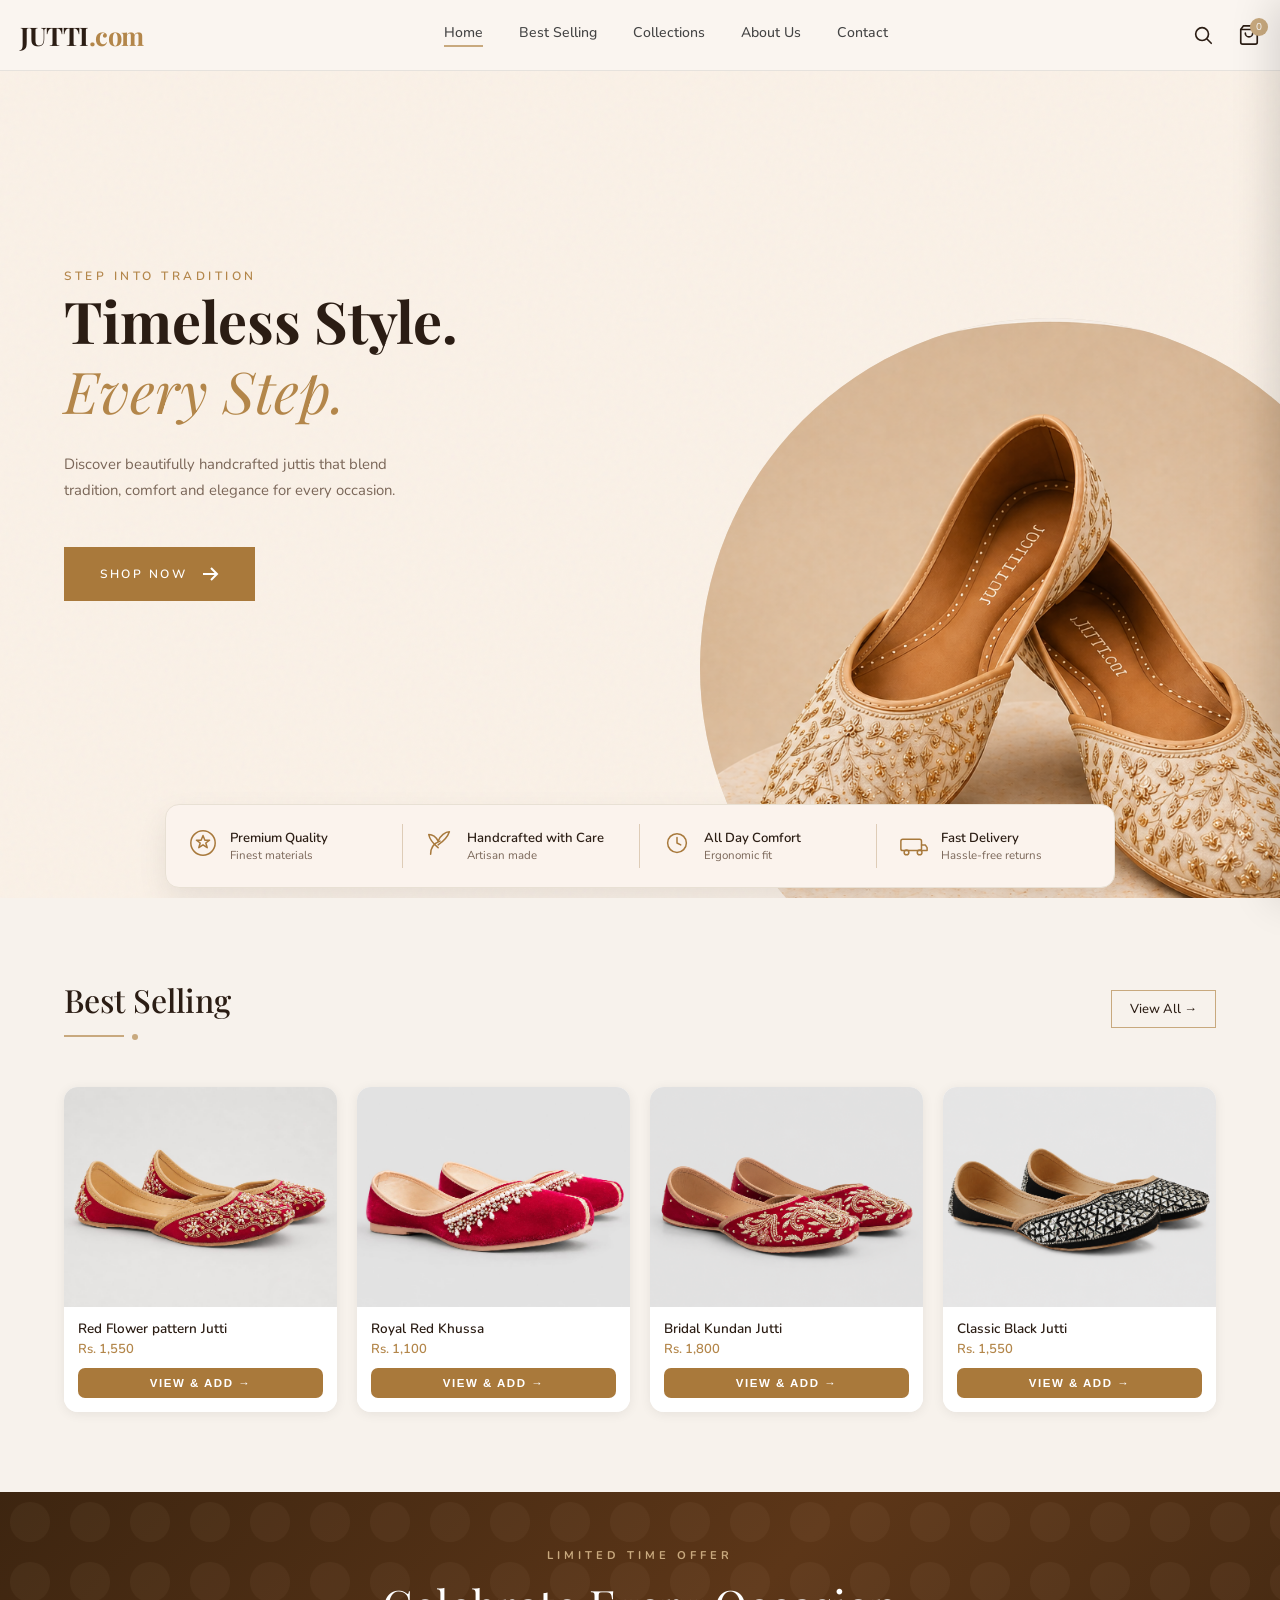
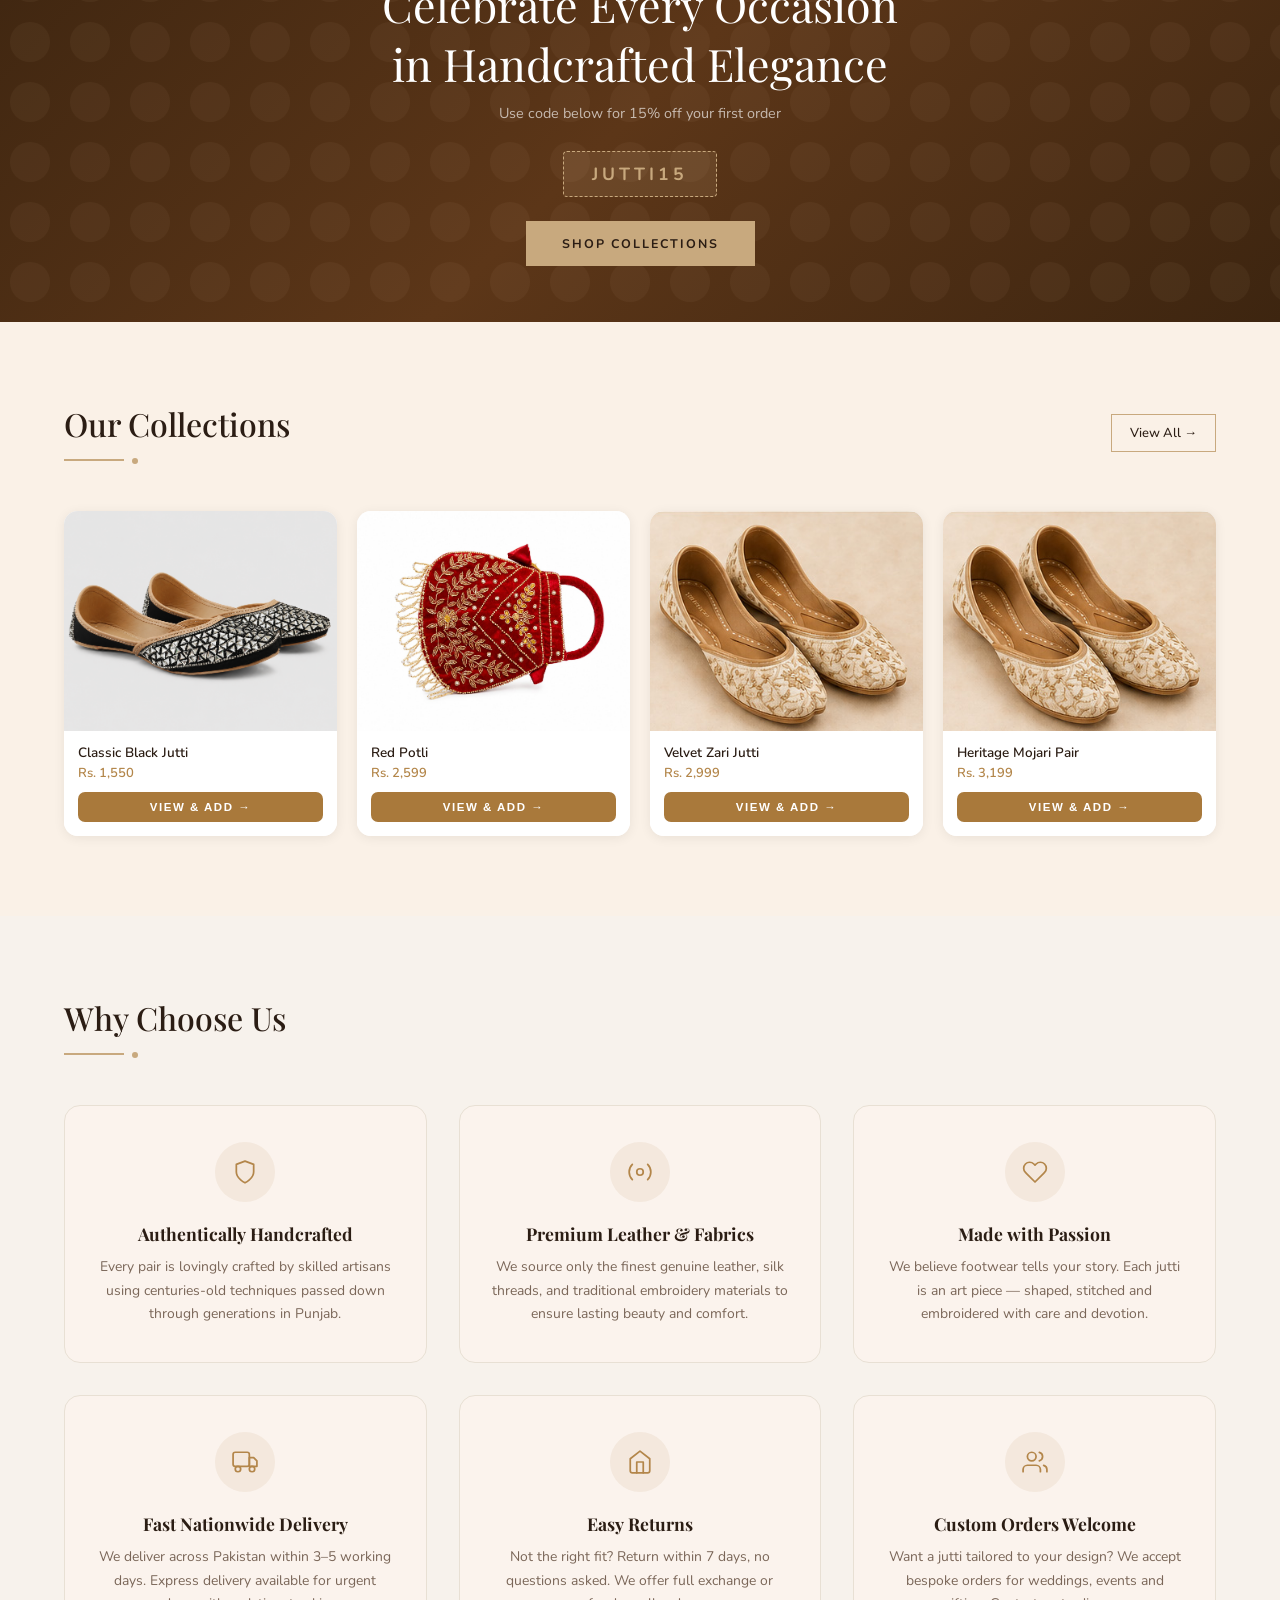
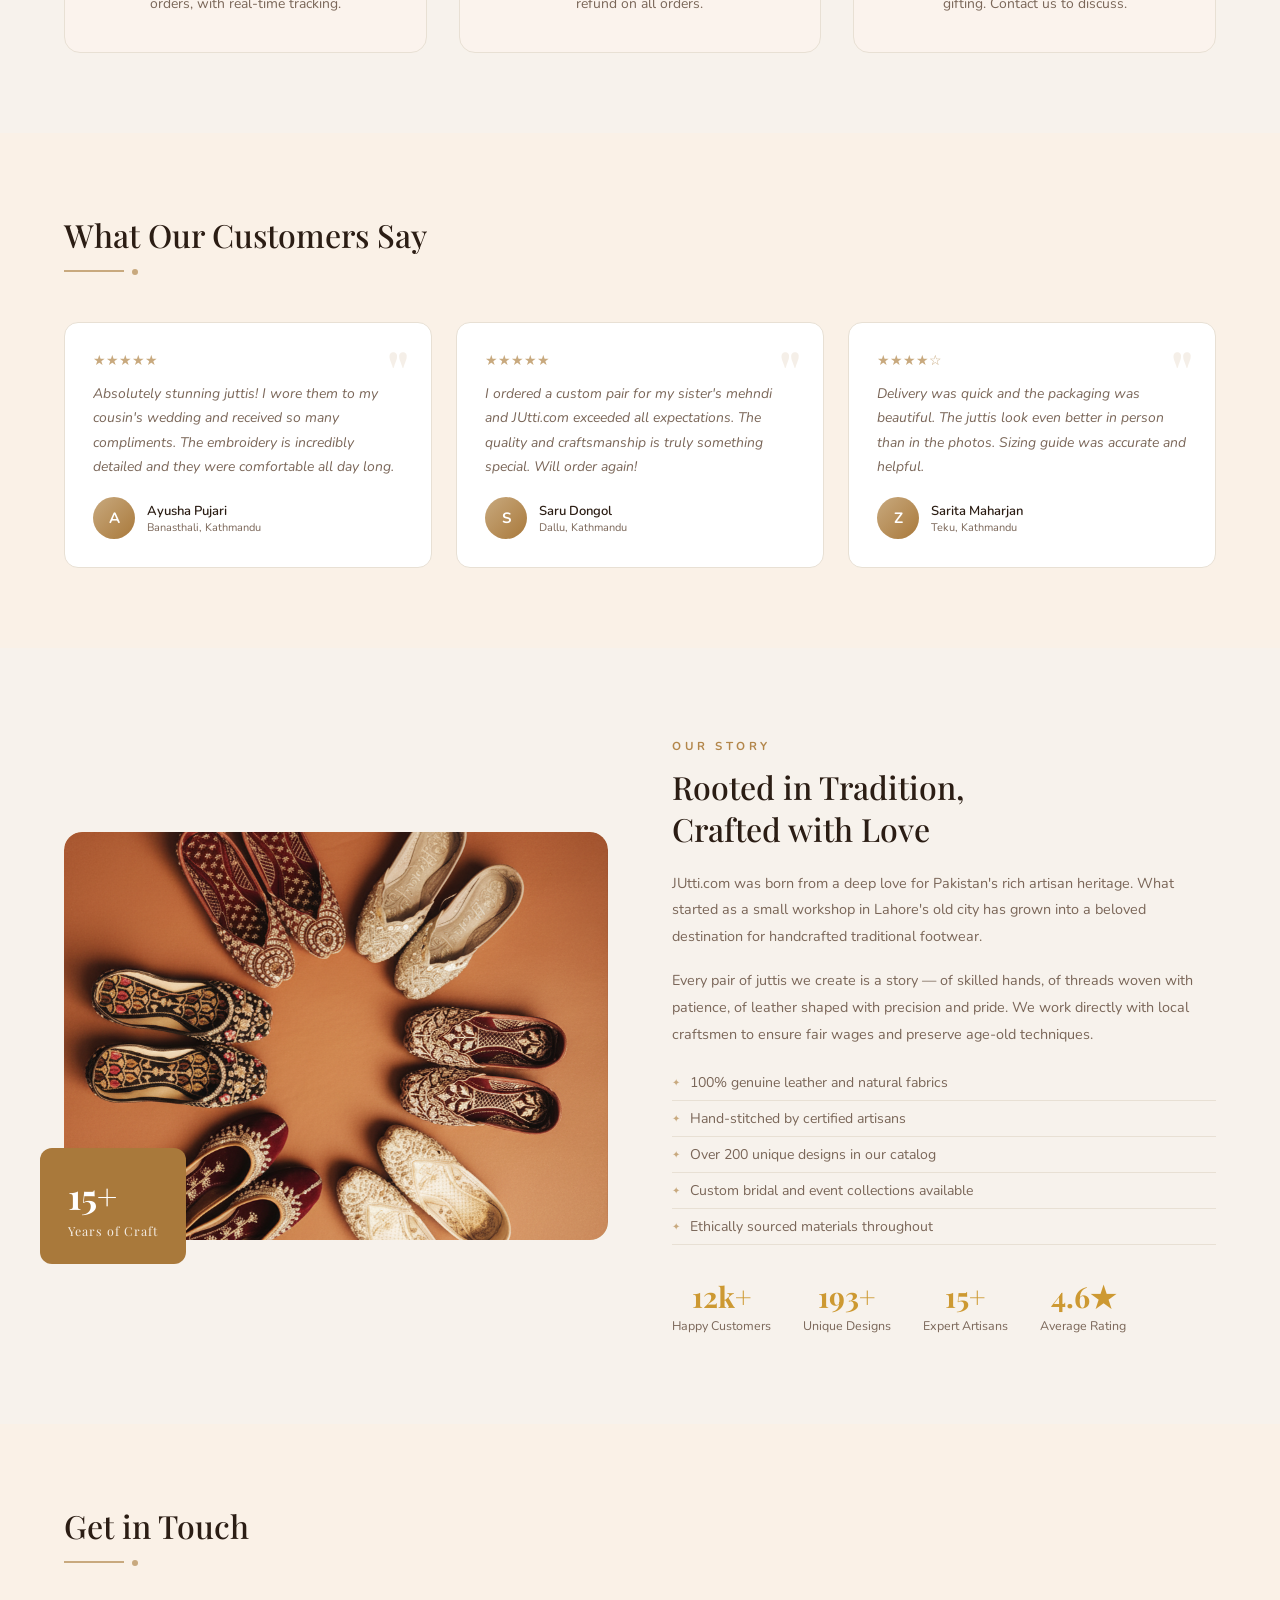
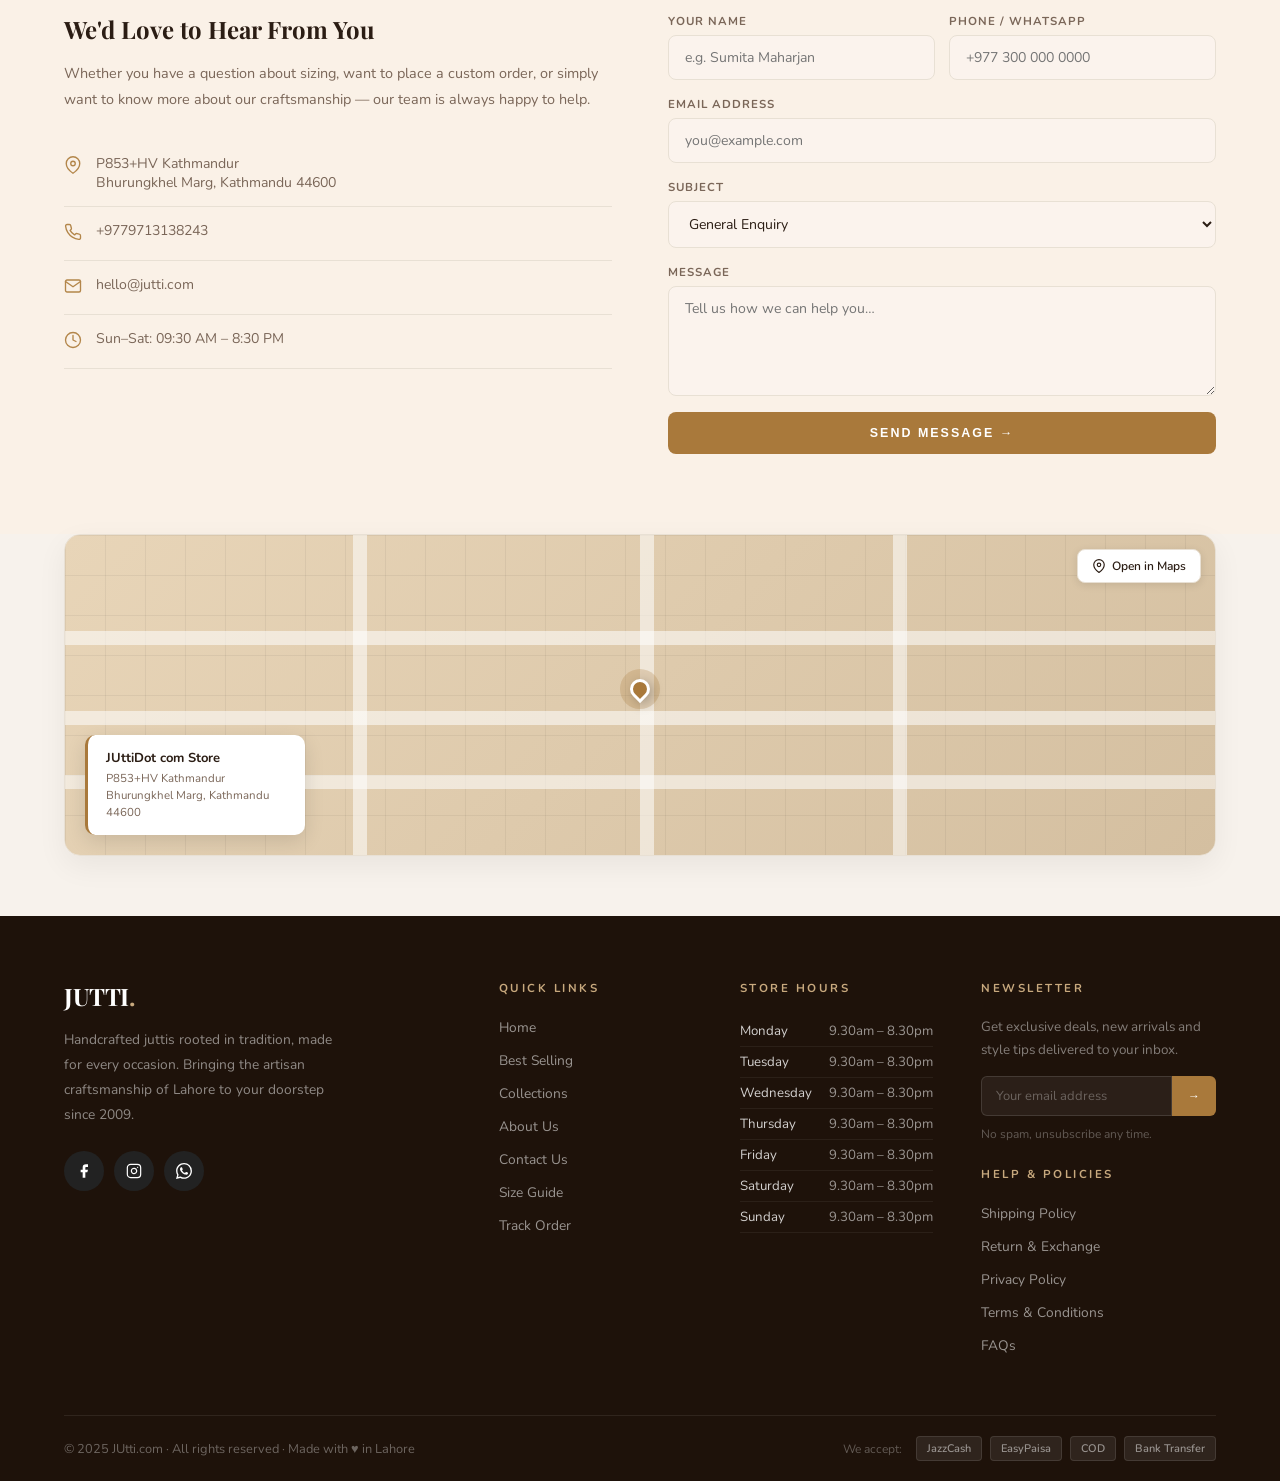
==== index.html @ 1f2a41eb "first commit" ====
<!DOCTYPE html>
<html lang="en">
<head>
  <meta charset="UTF-8">
  <meta name="viewport" content="width=device-width, initial-scale=1.0">
  <title>JuttiDot com – Handcrafted Traditional Footwear</title>
  <link href="https://fonts.googleapis.com/css2?family=Playfair+Display:ital,wght@0,400;0,500;0,700;1,400&family=Nunito:wght@300;400;500;600&display=swap" rel="stylesheet">
  <link rel="stylesheet" href="css/style.css">
</head>
<body>

<!-- ══════════════════════════════════════
     SEARCH OVERLAY
══════════════════════════════════════ -->
<div class="search-overlay" id="search-overlay">
  <button class="search-close-btn" onclick="closeSearch()">✕</button>
  <div class="search-box">
    <div class="search-input-wrap">
      <input type="text" id="search-input" placeholder="Search for juttis, styles, occasions…" autocomplete="off">
      <button class="search-submit" onclick="doSearch()">Search</button>
    </div>
    <div class="search-results" id="search-results-label">Try: embroidered, wedding, mojari, punjabi…</div>
    <div class="search-tags" id="search-tags">
      <span class="search-tag" onclick="fillSearch('Embroidered Jutti')">Embroidered</span>
      <span class="search-tag" onclick="fillSearch('Wedding Jutti')">Wedding</span>
      <span class="search-tag" onclick="fillSearch('Mojari')">Mojari</span>
      <span class="search-tag" onclick="fillSearch('Punjabi Jutti')">Punjabi Style</span>
      <span class="search-tag" onclick="fillSearch('Golden Jutti')">Golden</span>
      <span class="search-tag" onclick="fillSearch('Casual Jutti')">Casual</span>
    </div>
    <div class="search-results-list" id="search-results-list"></div>
  </div>
</div>

<!-- ══════════════════════════════════════
     NAVBAR
══════════════════════════════════════ -->
<header class="navbar" id="navbar">
  <div class="nav-left">
    <a class="logo-text" href="#hero">JUTTI<span>.com</span></a>
  </div>

  <nav class="nav-center" id="nav-menu">
    <a href="#hero" class="nav-link active">Home</a>
    <a href="#best-selling" class="nav-link">Best Selling</a>
    <a href="collection.html" class="nav-link">Collections</a>
    <a href="#about" class="nav-link">About Us</a>
    <a href="#contact" class="nav-link">Contact</a>
  </nav>

  <div class="nav-right">
    <button class="icon-btn" onclick="openSearch()" title="Search">
      <svg fill="none" stroke="currentColor" stroke-width="1.8" viewBox="0 0 24 24"
        stroke-linecap="round" stroke-linejoin="round" width="22" height="22">
        <circle cx="11" cy="11" r="7"/><line x1="21" y1="21" x2="16.65" y2="16.65"/>
      </svg>
    </button>
    <div class="cart" id="cart-trigger" onclick="toggleCart()">
      <div class="cart-icon-wrap">
        <svg fill="none" stroke="currentColor" stroke-width="1.8" viewBox="0 0 24 24"
          stroke-linecap="round" stroke-linejoin="round" width="22" height="22">
          <path d="M6 2 3 6v14a2 2 0 0 0 2 2h14a2 2 0 0 0 2-2V6l-3-4z"/>
          <line x1="3" y1="6" x2="21" y2="6"/>
          <path d="M16 10a4 4 0 0 1-8 0"/>
        </svg>
        <span class="badge" id="cart-badge">0</span>
      </div>
      
    </div>
    <button class="menu-toggle" id="menu-toggle" aria-label="Toggle navigation menu" aria-expanded="false" aria-controls="nav-menu">
      <span></span><span></span><span></span>
    </button>
  </div>
</header>

<!-- ══════════════════════════════════════
     HERO
══════════════════════════════════════ -->
<section class="hero" id="hero">
  <div class="hero-content">
    <p class="eyebrow">Step Into Tradition</p>
    <h1 class="hero-title">Timeless Style.</h1>
    <span class="hero-title-accent">Every Step.</span>
    <p class="hero-desc">
      Discover beautifully handcrafted juttis that blend tradition,
      comfort and elegance for every occasion.
    </p>
    <a href="collection.html" class="cta-btn">
      Shop Now
      <svg class="cta-arrow" viewBox="0 0 18 18">
        <line x1="2" y1="9" x2="16" y2="9"/>
        <polyline points="10,3 16,9 10,15"/>
      </svg>
    </a>
  </div>

  <div class="hero-visual">
    <div class="circle-bg">
      <img src="image/shoe.png" alt="Handcrafted embroidered Jutti" class="hero-shoe-img"
        onerror="this.style.display='none'"/>
    </div>
  </div>

  <div class="trust-bar">
    <div class="trust-item">
      <span class="trust-icon">
        <svg width="30" height="30" fill="none" stroke="currentColor" stroke-width="1.6" viewBox="0 0 32 32" stroke-linecap="round" stroke-linejoin="round">
          <circle cx="16" cy="16" r="13"/><path d="M16 8l2 5h5l-4 3 1.5 5L16 18l-4.5 3 1.5-5-4-3h5z"/>
        </svg>
      </span>
      <div class="trust-label">Premium Quality<span>Finest materials</span></div>
    </div>
    <div class="trust-item">
      <span class="trust-icon">
        <svg width="30" height="30" fill="none" stroke="currentColor" stroke-width="1.6" viewBox="0 0 32 32" stroke-linecap="round" stroke-linejoin="round">
          <path d="M6 28c0-7 4-12 10-14"/>
          <path d="M14 14c2-6 8-10 12-10-2 6-6 10-12 14"/>
          <path d="M14 14c-2-4-6-7-10-7 1 5 4 9 10 14"/>
        </svg>
      </span>
      <div class="trust-label">Handcrafted with Care<span>Artisan made</span></div>
    </div>
    <div class="trust-item">
      <span class="trust-icon">
        <svg width="30" height="30" fill="none" stroke="currentColor" stroke-width="1.6" viewBox="0 0 32 32" stroke-linecap="round" stroke-linejoin="round">
          <path d="M16 6c-5.5 0-10 4.5-10 10s4.5 10 10 10 10-4.5 10-10S21.5 6 16 6z"/>
          <path d="M16 10v6l4 2"/>
        </svg>
      </span>
      <div class="trust-label">All Day Comfort<span>Ergonomic fit</span></div>
    </div>
    <div class="trust-item">
      <span class="trust-icon">
        <svg width="30" height="30" fill="none" stroke="currentColor" stroke-width="1.6" viewBox="0 0 32 32" stroke-linecap="round" stroke-linejoin="round">
          <rect x="2" y="12" width="22" height="12" rx="2"/>
          <path d="M24 18h4l2 3v3h-6"/>
          <circle cx="8" cy="26" r="2.5"/><circle cx="22" cy="26" r="2.5"/>
        </svg>
      </span>
      <div class="trust-label">Fast Delivery<span>Hassle-free returns</span></div>
    </div>
  </div>
</section>

<!-- ══════════════════════════════════════
     BEST SELLING
══════════════════════════════════════ -->
<section class="best-selling section-pad" id="best-selling">
  <div class="container">
    <div class="best-header">
      <h2 class="section-title"><span>Best Selling</span></h2>
      <a href="collection.html" class="view-all">View All →</a>
    </div>

    <div class="collection-grid">

      <!-- Card 0 -->
      <div class="card-wrap" id="card-0" onclick="openModal(0)" style="cursor:pointer;">
        <img src="image/s3.jpeg" alt="Red Flower pattern Jutti"
          data-images='["image/s1.jpeg","image/s3.jpeg","image/s4.jpeg","image/s2.jpeg"]'
          onerror="this.src='image/display.jpg'">
        <div class="card-body">
          <p class="card-name">Red Flower pattern Jutti</p>
          <p class="card-price">Rs. 1,550</p>
          <button class="add-btn" onclick="event.stopPropagation(); openModal(0)">View & Add →</button>
        </div>
      </div>

      <!-- Card 1 -->
      <div class="card-wrap" id="card-1" onclick="openModal(1)" style="cursor:pointer;">
        <img src="image/shoe4.jpeg" alt="Royal Red Khussa"
          data-images='["image/shoe1.jpeg","image/shoe2.jpeg","image/shoe3.jpeg","image/shoe4.jpeg"]'
          onerror="this.src='image/display.jpg'">
        <div class="card-body">
          <p class="card-name">Royal Red Khussa</p>
          <p class="card-price">Rs. 1,100</p>
          <button class="add-btn" onclick="event.stopPropagation(); openModal(1)">View & Add →</button>
        </div>
      </div>

      <!-- Card 2 -->
      <div class="card-wrap" id="card-2" onclick="openModal(2)" style="cursor:pointer;">
        <img src="image/s1.png" alt="Bridal Kundan Jutti"
          data-images='["image/s1.png","image/s3.png","image/s4.png","image/s2.png"]'
          onerror="this.src='image/display.jpg'">
        <div class="card-body">
          <p class="card-name">Bridal Kundan Jutti</p>
          <p class="card-price">Rs. 1,800</p>
          <button class="add-btn" onclick="event.stopPropagation(); openModal(2)">View & Add →</button>
        </div>
      </div>

      <!-- Card 3 -->
      <div class="card-wrap" id="card-3" onclick="openModal(3)" style="cursor:pointer;">
        <img src="image/b2.png" alt="Classic Black Jutti"
          data-images='["image/b1.png","image/b3.png","image/b4.png","image/b2.png"]'
          onerror="this.src='image/display.jpg'">
        <div class="card-body">
          <p class="card-name">Classic Black Jutti</p>
          <p class="card-price">Rs. 1,550</p>
          <button class="add-btn" onclick="event.stopPropagation(); openModal(3)">View & Add →</button>
        </div>
      </div>

    </div>
  </div>
</section>

<!-- ══════════════════════════════════════
     PROMO BANNER
══════════════════════════════════════ -->
<div class="promo-banner">
  <div class="promo-inner">
    <p class="promo-label">Limited Time Offer</p>
    <h2 class="promo-title">Celebrate Every Occasion<br>in Handcrafted Elegance</h2>
    <p class="promo-sub">Use code below for 15% off your first order</p>
    <div class="promo-code">JUTTI15</div><br>
    <a href="collection.html" class="promo-btn">Shop Collections</a>
  </div>
</div>

<!-- ══════════════════════════════════════
     COLLECTIONS
══════════════════════════════════════ -->
<section class="collections section-pad" id="collections">
  <div class="container">
    <div class="collections-header">
      <h2 class="section-title"><span>Our Collections</span></h2>
      <a href="collection.html" class="view-all">View All →</a>
    </div>

    <div class="collection-grid">

      <!-- Card 4 -->
      <div class="card-wrap" id="card-4" onclick="openModal(4)" style="cursor:pointer;">
        <img src="image/b2.png" alt="Classic Black Jutti"
          data-images='["image/b2.png","image/b4.png","image/b1.png","image/b3.png"]'
          onerror="this.src='image/display.jpg'">
        <div class="card-body">
          <p class="card-name">Classic Black Jutti</p>
          <p class="card-price">Rs. 1,550</p>
          <button class="add-btn" onclick="event.stopPropagation(); openModal(4)">View & Add →</button>
        </div>
      </div>

      <!-- Card 5 -->
      <div class="card-wrap" id="card-5" onclick="openModal(5)" style="cursor:pointer;">
        <img src="image/rbg1.jpg" alt="Red Potli "
          data-images='["image/rbg1.jpg","image/rbg2.jpg"]'
          onerror="this.src='image/display.jpg'">
        <div class="card-body">
          <p class="card-name">Red Potli</p>
          <p class="card-price">Rs. 2,599</p>
          <button class="add-btn" onclick="event.stopPropagation(); openModal(5)">View & Add →</button>
        </div>
      </div>

      <!-- Card 6 -->
      <div class="card-wrap" id="card-6" onclick="openModal(6)" style="cursor:pointer;">
        <img src="image/p6-front.jpg" alt="Velvet Zari Jutti"
          data-images='["image/p6-front.jpg","image/p6-side.jpg","image/p6-back.jpg","image/p6-detail.jpg"]'
          onerror="this.src='image/display.jpg'">
        <div class="card-body">
          <p class="card-name">Velvet Zari Jutti</p>
          <p class="card-price">Rs. 2,999</p>
          <button class="add-btn" onclick="event.stopPropagation(); openModal(6)">View & Add →</button>
        </div>
      </div>

      <!-- Card 7 -->
      <div class="card-wrap" id="card-7" onclick="openModal(7)" style="cursor:pointer;">
        <img src="image/p7-front.jpg" alt="Heritage Mojari Pair"
          data-images='["image/p7-front.jpg","image/p7-side.jpg","image/p7-back.jpg","image/p7-detail.jpg"]'
          onerror="this.src='image/display.jpg'">
        <div class="card-body">
          <p class="card-name">Heritage Mojari Pair</p>
          <p class="card-price">Rs. 3,199</p>
          <button class="add-btn" onclick="event.stopPropagation(); openModal(7)">View & Add →</button>
        </div>
      </div>

    </div>
  </div>
</section>

<!-- ══════════════════════════════════════
     WHY CHOOSE US
══════════════════════════════════════ -->
<section class="why-us section-pad">
  <div class="container">
    <div class="section-header">
      <h2 class="section-title">Why Choose Us</h2>
    </div>
    <div class="why-grid">
      <div class="why-card">
        <div class="why-icon">
          <svg width="26" height="26" fill="none" stroke="currentColor" stroke-width="1.6" viewBox="0 0 24 24" stroke-linecap="round" stroke-linejoin="round">
            <path d="M12 22s8-4 8-10V5l-8-3-8 3v7c0 6 8 10 8 10z"/>
          </svg>
        </div>
        <h3>Authentically Handcrafted</h3>
        <p>Every pair is lovingly crafted by skilled artisans using centuries-old techniques passed down through generations in Punjab.</p>
      </div>
      <div class="why-card">
        <div class="why-icon">
          <svg width="26" height="26" fill="none" stroke="currentColor" stroke-width="1.6" viewBox="0 0 24 24" stroke-linecap="round" stroke-linejoin="round">
            <circle cx="12" cy="12" r="3"/><path d="M19.07 4.93a10 10 0 0 1 0 14.14M4.93 4.93a10 10 0 0 0 0 14.14"/>
          </svg>
        </div>
        <h3>Premium Leather & Fabrics</h3>
        <p>We source only the finest genuine leather, silk threads, and traditional embroidery materials to ensure lasting beauty and comfort.</p>
      </div>
      <div class="why-card">
        <div class="why-icon">
          <svg width="26" height="26" fill="none" stroke="currentColor" stroke-width="1.6" viewBox="0 0 24 24" stroke-linecap="round" stroke-linejoin="round">
            <path d="M20.84 4.61a5.5 5.5 0 0 0-7.78 0L12 5.67l-1.06-1.06a5.5 5.5 0 0 0-7.78 7.78l1.06 1.06L12 21.23l7.78-7.78 1.06-1.06a5.5 5.5 0 0 0 0-7.78z"/>
          </svg>
        </div>
        <h3>Made with Passion</h3>
        <p>We believe footwear tells your story. Each jutti is an art piece — shaped, stitched and embroidered with care and devotion.</p>
      </div>
      <div class="why-card">
        <div class="why-icon">
          <svg width="26" height="26" fill="none" stroke="currentColor" stroke-width="1.6" viewBox="0 0 24 24" stroke-linecap="round" stroke-linejoin="round">
            <rect x="1" y="3" width="15" height="13" rx="2"/><path d="M16 8h4l3 3v5h-7V8z"/>
            <circle cx="5.5" cy="18.5" r="2.5"/><circle cx="18.5" cy="18.5" r="2.5"/>
          </svg>
        </div>
        <h3>Fast Nationwide Delivery</h3>
        <p>We deliver across Pakistan within 3–5 working days. Express delivery available for urgent orders, with real-time tracking.</p>
      </div>
      <div class="why-card">
        <div class="why-icon">
          <svg width="26" height="26" fill="none" stroke="currentColor" stroke-width="1.6" viewBox="0 0 24 24" stroke-linecap="round" stroke-linejoin="round">
            <path d="M3 9l9-7 9 7v11a2 2 0 0 1-2 2H5a2 2 0 0 1-2-2z"/>
            <polyline points="9 22 9 12 15 12 15 22"/>
          </svg>
        </div>
        <h3>Easy Returns</h3>
        <p>Not the right fit? Return within 7 days, no questions asked. We offer full exchange or refund on all orders.</p>
      </div>
      <div class="why-card">
        <div class="why-icon">
          <svg width="26" height="26" fill="none" stroke="currentColor" stroke-width="1.6" viewBox="0 0 24 24" stroke-linecap="round" stroke-linejoin="round">
            <path d="M17 21v-2a4 4 0 0 0-4-4H5a4 4 0 0 0-4 4v2"/>
            <circle cx="9" cy="7" r="4"/>
            <path d="M23 21v-2a4 4 0 0 0-3-3.87"/><path d="M16 3.13a4 4 0 0 1 0 7.75"/>
          </svg>
        </div>
        <h3>Custom Orders Welcome</h3>
        <p>Want a jutti tailored to your design? We accept bespoke orders for weddings, events and gifting. Contact us to discuss.</p>
      </div>
    </div>
  </div>
</section>

<!-- ══════════════════════════════════════
     TESTIMONIALS
══════════════════════════════════════ -->
<section class="testimonials section-pad">
  <div class="container">
    <div class="section-header">
      <h2 class="section-title">What Our Customers Say</h2>
    </div>
    <div class="testi-grid">
      <div class="testi-card">
        <div class="quote-mark">"</div>
        <div class="stars">★★★★★</div>
        <p class="testi-text">Absolutely stunning juttis! I wore them to my cousin's wedding and received so many compliments. The embroidery is incredibly detailed and they were comfortable all day long.</p>
        <div class="testi-author">
          <div class="author-avatar">A</div>
          <div>
            <div class="author-name">Ayusha Pujari</div>
            <div class="author-loc">Banasthali, Kathmandu</div>
          </div>
        </div>
      </div>
      <div class="testi-card">
        <div class="quote-mark">"</div>
        <div class="stars">★★★★★</div>
        <p class="testi-text">I ordered a custom pair for my sister's mehndi and JUtti.com exceeded all expectations. The quality and craftsmanship is truly something special. Will order again!</p>
        <div class="testi-author">
          <div class="author-avatar">S</div>
          <div>
            <div class="author-name">Saru Dongol</div>
            <div class="author-loc">Dallu, Kathmandu</div>
          </div>
        </div>
      </div>
      <div class="testi-card">
        <div class="quote-mark">"</div>
        <div class="stars">★★★★☆</div>
        <p class="testi-text">Delivery was quick and the packaging was beautiful. The juttis look even better in person than in the photos. Sizing guide was accurate and helpful.</p>
        <div class="testi-author">
          <div class="author-avatar">Z</div>
          <div>
            <div class="author-name">Sarita Maharjan </div>
            <div class="author-loc">Teku, Kathmandu</div>
          </div>
        </div>
      </div>
    </div>
  </div>
</section>

<!-- ══════════════════════════════════════
     ABOUT US
══════════════════════════════════════ -->
<section class="about section-pad" id="about">
  <div class="container">
    <div class="about-grid">
      <div class="about-img-wrap">
        <div class="about-img-placeholder">
          <img src="image/demo.png" alt="About JUtti.com – Handcrafted Footwear" class="about-img" onerror="this.style.display='none'">
        </div>
        <div class="about-accent-box">
          <span class="num">15+</span>
          <span class="lbl">Years of Craft</span>
        </div>
      </div>
      <div class="about-content">
        <p class="about-eyebrow">Our Story</p>
        <h2 class="about-title">Rooted in Tradition,<br>Crafted with Love</h2>
        <p class="about-desc">JUtti.com was born from a deep love for Pakistan's rich artisan heritage. What started as a small workshop in Lahore's old city has grown into a beloved destination for handcrafted traditional footwear.</p>
        <p class="about-desc">Every pair of juttis we create is a story — of skilled hands, of threads woven with patience, of leather shaped with precision and pride. We work directly with local craftsmen to ensure fair wages and preserve age-old techniques.</p>
        <ul class="about-list">
          <li>100% genuine leather and natural fabrics</li>
          <li>Hand-stitched by certified artisans</li>
          <li>Over 200 unique designs in our catalog</li>
          <li>Custom bridal and event collections available</li>
          <li>Ethically sourced materials throughout</li>
        </ul>
        <div class="about-stats" id="about-stats">
          <div class="astat">
            <div class="astat-num stat-counter" data-target="12" data-suffix="k+" data-duration="1800">0k+</div>
            <div class="astat-lbl">Happy Customers</div>
          </div>
          <div class="astat">
            <div class="astat-num stat-counter" data-target="200" data-suffix="+" data-duration="1600">0+</div>
            <div class="astat-lbl">Unique Designs</div>
          </div>
          <div class="astat">
            <div class="astat-num stat-counter" data-target="15" data-suffix="+" data-duration="1200">0+</div>
            <div class="astat-lbl">Expert Artisans</div>
          </div>
          <div class="astat">
            <div class="astat-num stat-counter" data-target="4.9" data-suffix="★" data-decimal="1" data-duration="1400">0.0★</div>
            <div class="astat-lbl">Average Rating</div>
          </div>
        </div>
      </div>
    </div>
  </div>
</section>

<!-- ══════════════════════════════════════
     CONTACT
══════════════════════════════════════ -->
<section class="contact section-pad" id="contact">
  <div class="container">
    <div class="section-header">
      <h2 class="section-title">Get in Touch</h2>
    </div>
    <div class="contact-grid">
      <div class="contact-info">
        <h3>We'd Love to Hear From You</h3>
        <p>Whether you have a question about sizing, want to place a custom order, or simply want to know more about our craftsmanship — our team is always happy to help.</p>
        <ul class="contact-details">
          <li>
            <span class="contact-icon">
              <svg width="18" height="18" fill="none" stroke="currentColor" stroke-width="1.8" viewBox="0 0 24 24" stroke-linecap="round" stroke-linejoin="round">
                <path d="M21 10c0 7-9 13-9 13S3 17 3 10a9 9 0 0 1 18 0z"/><circle cx="12" cy="10" r="3"/>
              </svg>
            </span>
            <span>P853+HV Kathmandur<br>Bhurungkhel Marg, Kathmandu 44600</span>
          </li>
          <li>
            <span class="contact-icon">
              <svg width="18" height="18" fill="none" stroke="currentColor" stroke-width="1.8" viewBox="0 0 24 24" stroke-linecap="round" stroke-linejoin="round">
                <path d="M22 16.92v3a2 2 0 0 1-2.18 2 19.79 19.79 0 0 1-8.63-3.07 19.5 19.5 0 0 1-6-6 19.79 19.79 0 0 1-3.07-8.67A2 2 0 0 1 4.11 2h3a2 2 0 0 1 2 1.72c.127.96.361 1.903.7 2.81a2 2 0 0 1-.45 2.11L8.09 9.91a16 16 0 0 0 6 6l1.27-1.27a2 2 0 0 1 2.11-.45c.907.339 1.85.573 2.81.7A2 2 0 0 1 22 16.92z"/>
              </svg>
            </span>
            <span>+9779713138243</span>
          </li>
          <li>
            <span class="contact-icon">
              <svg width="18" height="18" fill="none" stroke="currentColor" stroke-width="1.8" viewBox="0 0 24 24" stroke-linecap="round" stroke-linejoin="round">
                <path d="M4 4h16c1.1 0 2 .9 2 2v12c0 1.1-.9 2-2 2H4c-1.1 0-2-.9-2-2V6c0-1.1.9-2 2-2z"/><polyline points="22,6 12,13 2,6"/>
              </svg>
            </span>
            <span>hello@jutti.com</span>
          </li>
          <li>
            <span class="contact-icon">
              <svg width="18" height="18" fill="none" stroke="currentColor" stroke-width="1.8" viewBox="0 0 24 24" stroke-linecap="round" stroke-linejoin="round">
                <circle cx="12" cy="12" r="10"/><polyline points="12 6 12 12 16 14"/>
              </svg>
            </span>
            <span>Sun–Sat: 09:30 AM – 8:30 PM</span>
          </li>
        </ul>
      </div>
      <div>
        <div class="contact-form">
          <div class="form-row">
            <div class="form-field">
              <label>Your Name</label>
              <input type="text" placeholder="e.g. Sumita Maharjan ">
            </div>
            <div class="form-field">
              <label>Phone / WhatsApp</label>
              <input type="tel" placeholder="+977 300 000 0000">
            </div>
          </div>
          <div class="form-field">
            <label>Email Address</label>
            <input type="email" placeholder="you@example.com">
          </div>
          <div class="form-field">
            <label>Subject</label>
            <select>
              <option>General Enquiry</option>
              <option>Custom Order</option>
              <option>Order Tracking</option>
              <option>Return / Exchange</option>
              <option>Sizing Help</option>
              <option>Wholesale</option>
            </select>
          </div>
          <div class="form-field">
            <label>Message</label>
            <textarea placeholder="Tell us how we can help you…"></textarea>
          </div>
          <button class="submit-btn" onclick="submitForm()">Send Message →</button>
        </div>
      </div>
    </div>
  </div>
</section>

<!-- ══════════════════════════════════════
     MAP
══════════════════════════════════════ -->
<div class="map-section">
  <div class="map-container">
    <div class="map-wrap">
      <div class="map-inner">
        <div class="map-streets"></div>
        <div class="map-road-h" style="top:30%"></div>
        <div class="map-road-h" style="top:55%"></div>
        <div class="map-road-h" style="top:75%"></div>
        <div class="map-road-v" style="left:25%"></div>
        <div class="map-road-v" style="left:50%"></div>
        <div class="map-road-v" style="left:72%"></div>
        <div class="map-pin">
          <div class="map-pin-pulse"></div>
          <div class="map-pin-circle"></div>
        </div>
        <div class="map-overlay-card">
          <h4>JUttiDot com Store</h4>
          <p>P853+HV Kathmandur<br>Bhurungkhel Marg, Kathmandu 44600</p>
        </div>
        <a class="map-open-btn" href="https://maps.app.goo.gl/Np6ssdfTZ5RnaYkW6 " target="_blank">
          <svg width="14" height="14" fill="none" stroke="currentColor" stroke-width="2" viewBox="0 0 24 24" stroke-linecap="round" stroke-linejoin="round">
            <path d="M21 10c0 7-9 13-9 13S3 17 3 10a9 9 0 0 1 18 0z"/><circle cx="12" cy="10" r="3"/>
          </svg>
          Open in Maps
        </a>
      </div>
    </div>
  </div>
</div>

<!-- ══════════════════════════════════════
     FOOTER
══════════════════════════════════════ -->
<footer>
  <div class="container">
    <div class="footer-grid">
      <div class="footer-brand">
        <a class="logo-text" href="#hero" style="color:#fff;">JUTTI<span style="color:var(--gold)">.</span></a>
        <p>Handcrafted juttis rooted in tradition, made for every occasion. Bringing the artisan craftsmanship of Lahore to your doorstep since 2009.</p>
        <div class="social-row">
          <a class="social-btn fb" href="#" title="Facebook">
            <svg width="16" height="16" fill="currentColor" viewBox="0 0 24 24"><path d="M18 2h-3a5 5 0 0 0-5 5v3H7v4h3v8h4v-8h3l1-4h-4V7a1 1 0 0 1 1-1h3z"/></svg>
          </a>
          <a class="social-btn insta" href="#" title="Instagram">
            <svg width="16" height="16" fill="none" stroke="currentColor" stroke-width="1.8" viewBox="0 0 24 24" stroke-linecap="round" stroke-linejoin="round">
              <rect x="2" y="2" width="20" height="20" rx="5" ry="5"/>
              <path d="M16 11.37A4 4 0 1 1 12.63 8 4 4 0 0 1 16 11.37z"/>
              <line x1="17.5" y1="6.5" x2="17.51" y2="6.5"/>
            </svg>
          </a>
          <a class="social-btn wa" href="#" title="WhatsApp">
            <svg width="16" height="16" fill="currentColor" viewBox="0 0 24 24"><path d="M17.472 14.382c-.297-.149-1.758-.867-2.03-.967-.273-.099-.471-.148-.67.15-.197.297-.767.966-.94 1.164-.173.199-.347.223-.644.075-.297-.15-1.255-.463-2.39-1.475-.883-.788-1.48-1.761-1.653-2.059-.173-.297-.018-.458.13-.606.134-.133.298-.347.446-.52.149-.174.198-.298.298-.497.099-.198.05-.371-.025-.52-.075-.149-.669-1.612-.916-2.207-.242-.579-.487-.5-.669-.51-.173-.008-.371-.01-.57-.01-.198 0-.52.074-.792.372-.272.297-1.04 1.016-1.04 2.479 0 1.462 1.065 2.875 1.213 3.074.149.198 2.096 3.2 5.077 4.487.709.306 1.262.489 1.694.625.712.227 1.36.195 1.871.118.571-.085 1.758-.719 2.006-1.413.248-.694.248-1.289.173-1.413-.074-.124-.272-.198-.57-.347m-5.421 7.403h-.004a9.87 9.87 0 0 1-5.031-1.378l-.361-.214-3.741.982.998-3.648-.235-.374a9.86 9.86 0 0 1-1.51-5.26c.001-5.45 4.436-9.884 9.888-9.884 2.64 0 5.122 1.03 6.988 2.898a9.825 9.825 0 0 1 2.893 6.994c-.003 5.45-4.437 9.884-9.885 9.884m8.413-18.297A11.815 11.815 0 0 0 12.05 0C5.495 0 .16 5.335.157 11.892c0 2.096.547 4.142 1.588 5.945L.057 24l6.305-1.654a11.882 11.882 0 0 0 5.683 1.448h.005c6.554 0 11.89-5.335 11.893-11.893a11.821 11.821 0 0 0-3.48-8.413z"/></svg>
          </a>
        </div>
      </div>

      <div class="footer-col">
        <h4>Quick Links</h4>
        <ul class="footer-links">
          <li><a href="#hero">Home</a></li>
          <li><a href="#best-selling">Best Selling</a></li>
          <li><a href="#collections">Collections</a></li>
          <li><a href="#about">About Us</a></li>
          <li><a href="#contact">Contact Us</a></li>
          <li><a href="#">Size Guide</a></li>
          <li><a href="#">Track Order</a></li>
        </ul>
      </div>

      <div class="footer-col">
        <h4>Store Hours</h4>
        <ul class="footer-hours">
          <li><span class="day">Monday</span><span>9.30am – 8.30pm</span></li>
          <li><span class="day">Tuesday</span><span>9.30am – 8.30pm</span></li>
          <li><span class="day">Wednesday</span><span>9.30am – 8.30pm</span></li>
          <li><span class="day">Thursday</span><span>9.30am – 8.30pm</span></li>
          <li><span class="day">Friday</span><span>9.30am – 8.30pm</span></li>
          <li><span class="day">Saturday</span><span>9.30am – 8.30pm</span></li>
          <li><span class="day">Sunday</span><span>9.30am – 8.30pm</span></li>
        </ul>
      </div>

      <div class="footer-col">
        <h4>Newsletter</h4>
        <p style="font-size:0.84rem;color:rgba(255,255,255,0.45);line-height:1.7;margin-bottom:12px;">
          Get exclusive deals, new arrivals and style tips delivered to your inbox.
        </p>
        <div class="newsletter-form">
          <input type="email" placeholder="Your email address" id="newsletter-email">
          <button onclick="subscribeNewsletter()">→</button>
        </div>
        <p style="font-size:0.75rem;color:rgba(255,255,255,0.3);margin-top:10px;">No spam, unsubscribe any time.</p>
        <h4 style="margin-top:24px;">Help & Policies</h4>
        <ul class="footer-links">
          <li><a href="#">Shipping Policy</a></li>
          <li><a href="#">Return & Exchange</a></li>
          <li><a href="#">Privacy Policy</a></li>
          <li><a href="#">Terms & Conditions</a></li>
          <li><a href="#">FAQs</a></li>
        </ul>
      </div>
    </div>

    <div class="footer-bottom">
      <span>© 2025 JUtti.com · All rights reserved · Made with ♥ in Lahore</span>
      <div class="footer-payments">
        <span style="font-size:0.75rem;color:rgba(255,255,255,0.3);margin-right:6px;">We accept:</span>
        <span class="pay-badge">JazzCash</span>
        <span class="pay-badge">EasyPaisa</span>
        <span class="pay-badge">COD</span>
        <span class="pay-badge">Bank Transfer</span>
      </div>
    </div>
  </div>
</footer>


<!-- ══════════════════════════════════════
     PRODUCT DETAIL MODAL
══════════════════════════════════════ -->
<div class="modal-backdrop" id="modal-backdrop" onclick="handleBackdropClick(event)">
  <div class="modal" id="modal">
    <button class="modal-close" onclick="closeModal()">✕</button>
    <div class="modal-top">
      <div class="modal-gallery">
        <div class="gallery-thumbs" id="gallery-thumbs"></div>
        <div class="gallery-main">
          <img id="gallery-main-img" src="" alt="Product">
          <button class="gallery-arrow prev" onclick="galleryNav(-1)">‹</button>
          <button class="gallery-arrow next" onclick="galleryNav(1)">›</button>
          <div class="gallery-dots" id="gallery-dots"></div>
        </div>
      </div>
      <div class="modal-info" id="modal-info">
        <p class="modal-category-tag" id="m-cat"></p>
        <h2 class="modal-name" id="m-name"></h2>
        <div class="modal-rating">
          <span class="stars" id="m-stars"></span>
          <span class="rating-count" id="m-rating"></span>
          <span class="sold" id="m-sold"></span>
        </div>
        <div class="price-row">
          <span class="modal-price" id="m-price"></span>
          <span class="modal-price-old" id="m-price-old"></span>
          <span class="modal-discount" id="m-discount"></span>
        </div>
        <p class="modal-desc" id="m-desc"></p>
        <p class="section-label" id="size-label-el">Select Size (EU)</p>
        <div class="sizes-grid" id="m-sizes"></div>
        <div class="modal-actions">
          <button class="btn-add-cart" id="m-add-btn" onclick="modalAddToCart()" disabled>
            <svg width="18" height="18" fill="none" stroke="currentColor" stroke-width="2" viewBox="0 0 24 24" stroke-linecap="round" stroke-linejoin="round">
              <path d="M6 2 3 6v14a2 2 0 0 0 2 2h14a2 2 0 0 0 2-2V6l-3-4z"/>
              <line x1="3" y1="6" x2="21" y2="6"/>
              <path d="M16 10a4 4 0 0 1-8 0"/>
            </svg>
            Add to Cart
          </button>
          <button class="btn-checkout" onclick="modalCheckout()">Buy Now</button>
        </div>
        <div class="modal-perks">
          <div class="perk">
            <svg fill="none" stroke="currentColor" stroke-width="2" viewBox="0 0 24 24" stroke-linecap="round" stroke-linejoin="round"><path d="M5 12h14M12 5l7 7-7 7"/></svg>
            Free delivery on all orders
          </div>
          <div class="perk">
            <svg fill="none" stroke="currentColor" stroke-width="2" viewBox="0 0 24 24" stroke-linecap="round" stroke-linejoin="round"><path d="M12 22s8-4 8-10V5l-8-3-8 3v7c0 6 8 10 8 10z"/></svg>
            100% genuine handcrafted leather
          </div>
          <div class="perk">
            <svg fill="none" stroke="currentColor" stroke-width="2" viewBox="0 0 24 24" stroke-linecap="round" stroke-linejoin="round"><polyline points="23 4 23 10 17 10"/><path d="M20.49 15a9 9 0 1 1-2.12-9.36L23 10"/></svg>
            Easy 7-day returns
          </div>
          <div class="perk">
            <svg fill="none" stroke="currentColor" stroke-width="2" viewBox="0 0 24 24" stroke-linecap="round" stroke-linejoin="round"><rect x="1" y="4" width="22" height="16" rx="2"/><line x1="1" y1="10" x2="23" y2="10"/></svg>
            COD · JazzCash · EasyPaisa
          </div>
        </div>
      </div>
    </div>
    <div class="modal-recs">
      <p class="recs-title">You May Also Like</p>
      <div class="recs-strip" id="recs-strip"></div>
    </div>
  </div>
</div>

<div id="toast"></div>

<script src="js/script.js"></script>

</body>
</html>
---- css/style.css ----
/* ══════════════════════════════════════
   JUTTI.COM — style.css
══════════════════════════════════════ */

/* ── RESET & ROOT ── */
*, *::before, *::after { box-sizing: border-box; margin: 0; padding: 0; }
:root {
  --gold:      #c8a97e;
  --gold-dark: #a9793b;
  --gold-deep: #cd9932;
  --cream:     #faf5f0;
  --cream-2:   #f7f2ec;
  --cream-3:   #faf1e7;
  --warm:      #fbf3ed;
  --text:      #2b1d14;
  --muted:     #7a6658;
  --border:    #e8e0d4;
  --accent:    #b3864a;
}
html { scroll-behavior: smooth; }
body {
  font-family: 'Nunito', sans-serif;
  background: var(--cream);
  color: var(--text);
  overflow-x: hidden;
}

/* ══════════════════════════════════════
   SEARCH OVERLAY
══════════════════════════════════════ */
.search-overlay {
  position: fixed; inset: 0;
  background: rgba(42,28,18,0.88);
  z-index: 5000;
  display: flex; align-items: flex-start; justify-content: center;
  padding-top: 120px;
  opacity: 0; pointer-events: none;
  transition: opacity 0.3s;
  backdrop-filter: blur(6px);
}
.search-overlay.open { opacity: 1; pointer-events: all; }

.search-box {
  width: 640px; max-width: 92vw;
  animation: slideDown 0.35s ease both;
}
.search-input-wrap {
  display: flex; align-items: center;
  background: #fff; border-radius: 50px;
  padding: 6px 6px 6px 24px;
  box-shadow: 0 20px 60px rgba(0,0,0,0.3);
}
.search-input-wrap input {
  flex: 1; border: none; outline: none;
  font-family: 'Nunito', sans-serif;
  font-size: 1rem; color: var(--text);
  background: transparent;
}
.search-input-wrap input::placeholder { color: #bbb; }
.search-submit {
  background: var(--gold-dark); color: #fff;
  border: none; padding: 10px 20px;
  border-radius: 50px; cursor: pointer;
  font-size: 13px; font-weight: 600;
  letter-spacing: 1px; transition: background 0.2s;
}
.search-submit:hover { background: var(--gold-deep); }
.search-close-btn {
  position: absolute; top: 28px; right: 32px;
  background: rgba(255,255,255,0.1);
  border: 1px solid rgba(255,255,255,0.2);
  color: #fff; border-radius: 50%;
  width: 40px; height: 40px;
  font-size: 18px; cursor: pointer;
  display: flex; align-items: center; justify-content: center;
  transition: background 0.2s;
}
.search-close-btn:hover { background: rgba(255,255,255,0.2); }

.search-results {
  margin-top: 20px; color: #fff;
  font-size: 13px; text-align: center; opacity: 0.7;
}
.search-tags {
  display: flex; flex-wrap: wrap; gap: 8px;
  justify-content: center; margin-top: 16px;
}
.search-tag {
  background: rgba(255,255,255,0.12);
  color: #f0e4d2;
  border: 1px solid rgba(255,255,255,0.18);
  border-radius: 20px; padding: 5px 14px;
  font-size: 12px; cursor: pointer; transition: background 0.2s;
}
.search-tag:hover { background: rgba(200,169,126,0.4); }
.search-results-list {
  margin-top: 18px; display: flex; flex-direction: column; gap: 8px;
}
.search-result-item {
  background: rgba(255,255,255,0.1);
  border: 1px solid rgba(255,255,255,0.15);
  border-radius: 10px; padding: 12px 18px;
  display: flex; align-items: center; justify-content: space-between;
  cursor: pointer; transition: background 0.2s; color: #f0e4d2;
}
.search-result-item:hover { background: rgba(200,169,126,0.25); }
.sri-name { font-size: 14px; font-weight: 600; }
.sri-price { font-size: 13px; color: var(--gold); }

/* ══════════════════════════════════════
   NAVBAR
══════════════════════════════════════ */
.navbar {
  position: sticky; top: 0; z-index: 2000;
  display: flex; justify-content: space-between; align-items: center;
  padding: 18px 20px;
  background: var(--cream);
  backdrop-filter: blur(10px);
  transition: 0.3s; width: 100%;
  border-bottom: 1px solid rgba(0,0,0,0.08);
}
.navbar.scrolled { box-shadow: 0 5px 15px rgba(0,0,0,0.08); }

.nav-left { display: flex; align-items: center; gap: 5px; }
.logo-text {
  font-family: 'Playfair Display', serif;
  font-size: 1.6rem; font-weight: 700; color: var(--text);
  letter-spacing: -0.5px; text-decoration: none;
}
.logo-text span { color: var(--accent); }

.nav-center { display: flex; }
.nav-center a {
  margin: 0 18px; text-decoration: none;
  color: #444; position: relative; padding-bottom: 5px;
  font-size: 0.88rem; font-weight: 500;
}
.nav-center a::after {
  content: ""; position: absolute; left: 0; bottom: 0;
  width: 0%; height: 2px; background: var(--gold);
  transition: width 0.3s ease;
}
.nav-center a:hover::after,
.nav-center a.active::after { width: 100%; }

.nav-right { display: flex; gap: 20px; align-items: center; }
.icon-btn {
  background: none; border: none; cursor: pointer;
  color: var(--text); padding: 4px;
  display: flex; align-items: center;
}
.icon-btn svg { width: 22px; height: 22px; }

.cart { position: relative; cursor: pointer; }
.cart svg { width: 22px; height: 22px; }
.badge {
  position: absolute; top: -6px; right: -8px;
  background: var(--gold); color: white;
  font-size: 10px; padding: 2px 6px; border-radius: 50%;
  min-width: 18px; text-align: center;
  transition: transform 0.2s;
}
.badge.bump { transform: scale(1.4); }

/* ── Cart icon layout ── */
.cart {
  display: flex; flex-direction: column;
  align-items: center; gap: 2px; cursor: pointer;
}
.cart-icon-wrap { position: relative; display: flex; align-items: center; }
.cart-icon-wrap svg { width: 22px; height: 22px; }

/* Total amount shown below cart icon in navbar */
.nav-cart-total {
  font-size: 10px; font-weight: 700; color: var(--muted);
  letter-spacing: 0.3px; line-height: 1;
  transition: color 0.3s, transform 0.2s;
  white-space: nowrap; user-select: none;
}
.nav-cart-total.has-items { color: var(--gold-dark); }
.nav-cart-total.pop {
  animation: totalPop 0.35s cubic-bezier(.36,.07,.19,.97) both;
}

/* ── About stats counter ── */
.stat-counter {
  display: inline-block;
  transition: opacity 0.3s;
}
.stat-counter.counting {
  /* subtle colour shift while animating */
  color: var(--gold-deep);
}

.menu-toggle {
  display: none;
  flex-direction: column;
  justify-content: center;
  align-items: center;
  cursor: pointer;
  z-index: 3000;
  /* 44×44px minimum touch target (WCAG / iOS HIG) */
  width: 44px;
  height: 44px;
  border-radius: 8px;
  background: transparent;
  border: none;
  padding: 0;
  -webkit-tap-highlight-color: transparent;
  touch-action: manipulation;
  transition: background 0.2s;
}
.menu-toggle:hover,
.menu-toggle:focus-visible {
  background: rgba(200, 169, 126, 0.12);
  outline: none;
}
.menu-toggle span {
  height: 2px;
  width: 24px;
  background: #333;
  border-radius: 2px;
  margin: 3.5px 0;
  transition: transform 0.3s ease, opacity 0.2s ease, width 0.2s ease;
  display: block;
  transform-origin: center;
}
/* Animated X state */
.menu-toggle.open span:nth-child(1) {
  transform: translateY(9px) rotate(45deg);
}
.menu-toggle.open span:nth-child(2) {
  opacity: 0;
  transform: scaleX(0);
}
.menu-toggle.open span:nth-child(3) {
  transform: translateY(-9px) rotate(-45deg);
}

/* ══════════════════════════════════════
   HERO
══════════════════════════════════════ */
.hero {
  display: grid; grid-template-columns: 1fr 1fr;
  align-items: center; min-height: calc(100vh - 73px);
  padding: 0 64px 100px; gap: 32px;
  position: relative; overflow: hidden;
  background: var(--cream-3);
}
.hero::before {
  content: ''; position: absolute; inset: 0;
  background-image: url("data:image/svg+xml,%3Csvg viewBox='0 0 200 200' xmlns='http://www.w3.org/2000/svg'%3E%3Cfilter id='noise'%3E%3CfeTurbulence type='fractalNoise' baseFrequency='0.75' numOctaves='4' stitchTiles='stitch'/%3E%3C/filter%3E%3Crect width='100%25' height='100%25' filter='url(%23noise)' opacity='0.03'/%3E%3C/svg%3E");
  pointer-events: none; z-index: 0;
}
.hero-content { position: relative; z-index: 1; animation: fadeUp 0.9s ease both; }

.eyebrow {
  font-size: 0.75rem; font-weight: 600; letter-spacing: 3.5px;
  text-transform: uppercase; color: var(--accent); margin-bottom: 5px;
}
.hero-title {
  font-family: 'Playfair Display', serif;
  font-size: clamp(2.8rem, 4.5vw, 4.2rem);
  line-height: 1.08; font-weight: 700; color: var(--text); margin-bottom: 6px;
}
.hero-title-accent {
  font-family: 'Playfair Display', serif;
  font-size: clamp(2.8rem, 4.5vw, 4.2rem);
  line-height: 1.15; font-weight: 400; color: var(--accent);
  font-style: italic; margin-bottom: 28px; display: block;
}
.hero-desc {
  font-size: 0.93rem; line-height: 1.75; color: var(--muted);
  max-width: 360px; margin-bottom: 44px;
}
.cta-btn {
  display: inline-flex; align-items: center; gap: 14px;
  background: var(--gold-dark); color: #fff; text-decoration: none;
  font-size: 0.75rem; font-weight: 600; letter-spacing: 2.5px;
  text-transform: uppercase; padding: 18px 36px;
  transition: background 0.25s, gap 0.25s; cursor: pointer; border: none;
}
.cta-btn:hover { background: var(--gold-deep); gap: 20px; }
.cta-arrow {
  width: 18px; height: 18px; stroke: #fff; stroke-width: 2; fill: none;
  transition: transform 0.25s;
}
.cta-btn:hover .cta-arrow { transform: translateX(4px); }

.hero-visual {
  position: static; display: flex;
  justify-content: flex-end; align-items: center; overflow: visible;
}
.circle-bg {
  position: absolute; right: -120px; bottom: -120px;
  width: clamp(500px, 55vw, 700px); height: clamp(500px, 55vw, 700px);
  border-radius: 50%;
  background: radial-gradient(circle at 30% 30%, #f3e7d7, #e2d3bd);
  display: flex; align-items: center; justify-content: center;
  overflow: hidden; box-shadow: inset 0 10px 40px rgba(0,0,0,0.05);
}
.hero-shoe-img {
  width: 110%; height: 110%; object-fit: cover;
  object-position: center 25%; transform: translateX(-75px);
  filter: drop-shadow(0 25px 30px rgba(0,0,0,0.15));
}

.trust-bar {
  position: absolute; bottom: 10px; left: 50%; transform: translateX(-50%);
  width: 80%; max-width: 950px;
  background: var(--warm); border: 1px solid var(--border);
  border-radius: 14px; padding: 5px 0;
  display: flex; align-items: center;
  box-shadow: 0 12px 30px rgba(0,0,0,0.08); z-index: 10;
}
.trust-item {
  flex: 1; display: flex; align-items: center;
  gap: 12px; padding: 18px 22px; position: relative;
}
.trust-item:not(:last-child)::after {
  content: ""; position: absolute; right: 0; top: 20%;
  height: 60%; width: 1px; background: #deccb7;
}
.trust-icon { color: #a8793c; flex-shrink: 0; }
.trust-label { font-size: 0.82rem; font-weight: 600; color: var(--text); line-height: 1.4; }
.trust-label span { display: block; font-size: 0.72rem; font-weight: 400; color: var(--muted); }

/* ══════════════════════════════════════
   SECTIONS COMMON
══════════════════════════════════════ */
.section-pad { padding: 80px 0; }
.container { width: 90%; max-width: 1200px; margin: auto; }

.section-header {
  display: flex; justify-content: space-between;
  align-items: center; margin-bottom: 48px;
}
.section-title {
  font-family: 'Playfair Display', serif;
  font-size: 2rem; color: var(--text); font-weight: 500;
  position: relative; padding-bottom: 18px;
}
.section-title::after {
  content: ""; position: absolute; bottom: 2px; left: 0;
  width: 60px; height: 2px; background: var(--gold);
}
.section-title::before {
  content: ""; position: absolute; bottom: -1px; left: 68px;
  width: 6px; height: 6px; border-radius: 50%; background: var(--gold);
}

.best-header, .collections-header {
  display: flex; justify-content: space-between;
  align-items: center; margin-bottom: 48px;
}
.best-header h2, .collections-header h2 {
  font-family: 'Playfair Display', serif;
  font-size: 2rem; color: var(--text); font-weight: 500;
  position: relative; padding-bottom: 18px;
}
.best-header h2::after, .collections-header h2::after {
  content: ""; position: absolute; bottom: 2px; left: 0;
  width: 60px; height: 2px; background: var(--gold);
}
.best-header h2::before, .collections-header h2::before {
  content: ""; position: absolute; bottom: -1px; left: 68px;
  width: 6px; height: 6px; border-radius: 50%; background: var(--gold);
}

.view-all {
  border: 1px solid var(--gold); padding: 9px 18px;
  text-decoration: none; color: var(--text); font-size: 13px;
  transition: 0.3s; font-weight: 500; white-space: nowrap;
}
.view-all:hover { background: var(--gold); color: #fff; }

/* ══════════════════════════════════════
   BEST SELLING SECTION
══════════════════════════════════════ */
.best-selling { padding: 80px 0; background: var(--cream-2); }

/* ══════════════════════════════════════
   PRODUCT CARDS (shared by Best Selling & Collections)
══════════════════════════════════════ */
.collection-grid {
  display: grid; grid-template-columns: repeat(4, 1fr); gap: 20px;
}

.card-wrap {
  position: relative; border-radius: 14px; overflow: visible;
  background: #fff;
  box-shadow: 0 2px 12px rgba(0,0,0,0.07);
  transition: transform 0.3s ease, box-shadow 0.3s ease;
}
.card-wrap:hover {
  transform: translateY(-6px);
  box-shadow: 0 12px 32px rgba(0,0,0,0.13);
}

/* clip overflow only on the image so overlay is not clipped */
.card-wrap > img {
  width: 100%; height: 220px; object-fit: cover;
  display: block;
  border-radius: 14px 14px 0 0;
}

.card-body {
  background: #fff; padding: 12px 14px 14px;
  border-radius: 0 0 14px 14px;
}
.card-name { font-size: 13.5px; font-weight: 600; color: var(--text); margin: 0 0 2px; }
.card-price { font-size: 13px; color: var(--accent); font-weight: 600; margin: 0 0 10px; }

.add-btn {
  width: 100%; padding: 9px 0;
  background: var(--gold-dark); color: #fff;
  border: none; border-radius: 7px; font-size: 11.5px; font-weight: 600;
  letter-spacing: 1.5px; text-transform: uppercase; cursor: pointer;
  transition: background 0.2s;
}
.add-btn:hover { background: var(--gold-deep); }

/* ── SIZE OVERLAY ── */
.size-overlay {
  position: absolute;
  bottom: 0; left: 0; right: 0;
  background: #fff;
  border: 1px solid var(--border);
  border-radius: 14px;
  padding: 16px 14px 14px;
  transform: translateY(calc(100% + 8px));
  transition: transform 0.32s cubic-bezier(.4,0,.2,1), opacity 0.25s;
  opacity: 0;
  pointer-events: none;
  z-index: 50;
  box-shadow: 0 8px 28px rgba(0,0,0,0.14);
}
.size-overlay.open {
  transform: translateY(calc(100% + 8px));
  opacity: 1;
  pointer-events: all;
}

/* On cards near bottom, open upward instead */
.card-wrap.open-up .size-overlay.open {
  transform: translateY(calc(-100% - 8px));
}

/* Sliding upward from inside the card (alternative layout) */
.size-overlay.open {
  transform: translateY(0);
}

.size-label {
  font-size: 10.5px; font-weight: 700; letter-spacing: 1.5px;
  text-transform: uppercase; color: #999; margin: 0 0 8px;
}

.sizes { display: flex; flex-wrap: wrap; gap: 6px; margin-bottom: 12px; }

.sz {
  width: 36px; height: 36px;
  display: flex; align-items: center; justify-content: center;
  border: 1.5px solid #d9cdb7; border-radius: 6px;
  font-size: 12px; font-weight: 500; color: var(--text);
  cursor: pointer; transition: all 0.15s; background: var(--cream);
  user-select: none;
}
.sz:hover:not(.unavailable) {
  border-color: var(--gold-dark); color: var(--gold-dark);
  background: #fff8f0;
}
.sz.selected {
  border-color: var(--gold-dark);
  background: var(--gold-dark); color: #fff;
}
.sz.unavailable {
  opacity: 0.3; cursor: not-allowed;
  text-decoration: line-through;
  pointer-events: none;
}

.overlay-actions { display: flex; gap: 8px; }

.confirm-btn {
  flex: 1; padding: 9px 0;
  background: var(--gold-dark); color: #fff; border: none;
  border-radius: 7px; font-size: 12px; font-weight: 600;
  letter-spacing: 1px; text-transform: uppercase; cursor: pointer;
  transition: background 0.2s;
}
.confirm-btn:hover:not(:disabled) { background: var(--gold-deep); }
.confirm-btn:disabled {
  background: #c8b89a; cursor: not-allowed; opacity: 0.7;
}

.cancel-btn {
  padding: 9px 12px;
  border: 1.5px solid #d9cdb7;
  background: transparent; border-radius: 7px;
  font-size: 12px; color: #999; cursor: pointer;
  transition: all 0.15s;
}
.cancel-btn:hover { border-color: var(--gold-dark); color: var(--gold-dark); }

/* ══════════════════════════════════════
   COLLECTIONS SECTION
══════════════════════════════════════ */
.collections { padding: 80px 0; background: var(--cream-3); }

/* ══════════════════════════════════════
   PROMO BANNER
══════════════════════════════════════ */
.promo-banner {
  background: linear-gradient(135deg, #3d2510 0%, #5c3618 50%, #3d2510 100%);
  padding: 56px 20px; text-align: center;
  position: relative; overflow: hidden;
}
.promo-banner::before {
  content: ""; position: absolute; inset: 0;
  background: url("data:image/svg+xml,%3Csvg width='60' height='60' viewBox='0 0 60 60' xmlns='http://www.w3.org/2000/svg'%3E%3Cg fill='none' fill-rule='evenodd'%3E%3Cg fill='%23c8a97e' fill-opacity='0.06'%3E%3Ccircle cx='30' cy='30' r='20'/%3E%3C/g%3E%3C/g%3E%3C/svg%3E");
}
.promo-inner { position: relative; z-index: 1; max-width: 600px; margin: auto; }
.promo-label {
  font-size: 0.7rem; font-weight: 700; letter-spacing: 4px;
  text-transform: uppercase; color: var(--gold); margin-bottom: 12px;
}
.promo-title {
  font-family: 'Playfair Display', serif;
  font-size: clamp(1.8rem, 3.5vw, 2.8rem);
  color: #fff; font-weight: 400; margin-bottom: 10px;
}
.promo-sub { color: rgba(255,255,255,0.65); font-size: 0.9rem; margin-bottom: 28px; }
.promo-code {
  display: inline-block; background: rgba(200,169,126,0.15);
  border: 1.5px dashed var(--gold); color: var(--gold);
  padding: 10px 28px; font-size: 1.1rem; font-weight: 700;
  letter-spacing: 4px; border-radius: 4px; margin-bottom: 24px;
}
.promo-btn {
  display: inline-block; background: var(--gold); color: var(--text);
  text-decoration: none; padding: 14px 36px;
  font-size: 0.78rem; font-weight: 700;
  letter-spacing: 2px; text-transform: uppercase; transition: 0.3s;
}
.promo-btn:hover { background: var(--gold-deep); color: #fff; }

/* ══════════════════════════════════════
   WHY CHOOSE US
══════════════════════════════════════ */
.why-us { padding: 80px 0; background: var(--cream-2); }
.why-grid { display: grid; grid-template-columns: repeat(3,1fr); gap: 32px; margin-top: 10px; }
.why-card {
  background: var(--warm); border: 1px solid var(--border);
  border-radius: 16px; padding: 36px 28px; text-align: center;
  transition: transform 0.3s, box-shadow 0.3s;
}
.why-card:hover { transform: translateY(-6px); box-shadow: 0 16px 40px rgba(0,0,0,0.07); }
.why-icon {
  width: 60px; height: 60px; background: rgba(200,169,126,0.15);
  border-radius: 50%; display: flex; align-items: center;
  justify-content: center; margin: 0 auto 20px; color: var(--accent);
}
.why-card h3 { font-family: 'Playfair Display', serif; font-size: 1.1rem; margin-bottom: 10px; color: var(--text); }
.why-card p { font-size: 0.87rem; color: var(--muted); line-height: 1.7; }

/* ══════════════════════════════════════
   TESTIMONIALS
══════════════════════════════════════ */
.testimonials { padding: 80px 0; background: var(--cream-3); }
.testi-grid { display: grid; grid-template-columns: repeat(3,1fr); gap: 24px; }
.testi-card {
  background: #fff; border: 1px solid var(--border);
  border-radius: 14px; padding: 28px; position: relative;
}
.stars { color: var(--gold); font-size: 14px; margin-bottom: 12px; }
.testi-text {
  font-size: 0.87rem; color: var(--muted); line-height: 1.75;
  margin-bottom: 18px; font-style: italic;
}
.testi-author { display: flex; align-items: center; gap: 12px; }
.author-avatar {
  width: 42px; height: 42px; border-radius: 50%;
  background: linear-gradient(135deg, var(--gold), var(--gold-dark));
  display: flex; align-items: center; justify-content: center;
  color: #fff; font-weight: 700; font-size: 15px;
}
.author-name { font-size: 13px; font-weight: 600; color: var(--text); }
.author-loc { font-size: 11px; color: var(--muted); }
.quote-mark {
  position: absolute; top: 18px; right: 22px;
  font-family: 'Playfair Display', serif;
  font-size: 60px; color: rgba(200,169,126,0.18);
  line-height: 1; font-weight: 700;
}

/* ══════════════════════════════════════
   ABOUT
══════════════════════════════════════ */
.about { padding: 90px 0; background: var(--cream-2); }
.about-grid { display: grid; grid-template-columns: 1fr 1fr; gap: 64px; align-items: center; }
.about-img-wrap { position: relative; }
.about-img-placeholder {
  width: 100%; aspect-ratio: 4/3; border-radius: 18px;
  background: linear-gradient(135deg, #e8d9c4, #d4c4a8);
  display: flex; align-items: center; justify-content: center;
  overflow: hidden;
}
.about-img-placeholder .about-img {
  width: 100%; height: 100%; object-fit: cover;
  display: block; border-radius: 18px;
}
.about-accent-box {
  position: absolute; bottom: -24px; left: -24px;
  background: var(--gold-dark); color: #fff;
  padding: 24px 28px; border-radius: 12px;
  font-family: 'Playfair Display', serif;
}
.about-accent-box .num { font-size: 2.2rem; font-weight: 700; display: block; }
.about-accent-box .lbl { font-size: 0.78rem; opacity: 0.85; letter-spacing: 1px; }

.about-eyebrow {
  font-size: 0.72rem; font-weight: 700; letter-spacing: 3.5px;
  text-transform: uppercase; color: var(--accent); margin-bottom: 12px;
}
.about-title {
  font-family: 'Playfair Display', serif;
  font-size: clamp(1.6rem, 2.5vw, 2.4rem);
  color: var(--text); font-weight: 500; line-height: 1.3; margin-bottom: 20px;
}
.about-desc { font-size: 0.9rem; color: var(--muted); line-height: 1.85; margin-bottom: 18px; }
.about-list { list-style: none; margin-bottom: 32px; }
.about-list li {
  font-size: 0.88rem; color: var(--muted); padding: 8px 0;
  border-bottom: 1px solid var(--border); display: flex; align-items: center; gap: 10px;
}
.about-list li::before { content: "✦"; color: var(--gold); font-size: 10px; }
.about-stats { display: flex; gap: 32px; margin-top: 28px; }
.astat { text-align: center; }
.astat-num { font-family: 'Playfair Display', serif; font-size: 1.8rem; font-weight: 700; color: var(--gold-dark); }
.astat-lbl { font-size: 0.78rem; color: var(--muted); margin-top: 2px; }

/* ══════════════════════════════════════
   CONTACT
══════════════════════════════════════ */
.contact { padding: 80px 0; background: var(--cream-3); }
.contact-grid { display: grid; grid-template-columns: 1fr 1fr; gap: 56px; }
.contact-info h3 { font-family: 'Playfair Display', serif; font-size: 1.5rem; margin-bottom: 16px; color: var(--text); }
.contact-info p { font-size: 0.9rem; color: var(--muted); line-height: 1.75; margin-bottom: 28px; }
.contact-details { list-style: none; }
.contact-details li {
  display: flex; align-items: flex-start; gap: 14px;
  padding: 14px 0; border-bottom: 1px solid var(--border);
  font-size: 0.88rem; color: var(--muted);
}
.contact-icon { color: var(--accent); flex-shrink: 0; margin-top: 2px; }
.contact-form { display: flex; flex-direction: column; gap: 16px; }
.form-row { display: grid; grid-template-columns: 1fr 1fr; gap: 14px; }
.form-field { display: flex; flex-direction: column; gap: 6px; }
.form-field label {
  font-size: 11.5px; font-weight: 700; letter-spacing: 1px;
  text-transform: uppercase; color: var(--muted);
}
.form-field input, .form-field textarea, .form-field select {
  padding: 12px 16px; border: 1.5px solid var(--border);
  border-radius: 8px; background: var(--warm);
  font-family: 'Nunito', sans-serif; font-size: 0.88rem; color: var(--text);
  outline: none; transition: border-color 0.2s;
}
.form-field input:focus, .form-field textarea:focus, .form-field select:focus { border-color: var(--gold); }
.form-field textarea { resize: vertical; min-height: 110px; }
.submit-btn {
  padding: 14px; background: var(--gold-dark); color: #fff;
  border: none; border-radius: 8px; font-size: 0.78rem;
  font-weight: 700; letter-spacing: 2px; text-transform: uppercase;
  cursor: pointer; transition: background 0.2s;
}
.submit-btn:hover { background: var(--gold-deep); }

/* ══════════════════════════════════════
   MAP
══════════════════════════════════════ */
.map-section { background: var(--cream-2); padding: 0 0 60px; }
.map-container { width: 90%; max-width: 1200px; margin: auto; }
.map-wrap {
  border-radius: 16px; overflow: hidden;
  border: 1px solid var(--border);
  box-shadow: 0 10px 30px rgba(0,0,0,0.06);
}
.map-inner {
  width: 100%; height: 320px;
  background: linear-gradient(135deg, #e8d5b8, #d4bfa0);
  position: relative; display: flex; align-items: center; justify-content: center;
}
.map-pin {
  position: absolute; top: 50%; left: 50%;
  transform: translate(-50%, -80%);
}
.map-pin-circle {
  width: 20px; height: 20px; background: var(--gold-dark);
  border-radius: 50% 50% 50% 0; transform: rotate(-45deg);
  border: 3px solid #fff; box-shadow: 0 4px 12px rgba(0,0,0,0.25);
}
.map-pin-pulse {
  position: absolute; top: 50%; left: 50%;
  transform: translate(-50%,-50%);
  width: 40px; height: 40px; border-radius: 50%;
  background: rgba(169,121,59,0.25);
  animation: pulse 2s ease infinite;
}
.map-overlay-card {
  position: absolute; bottom: 20px; left: 20px;
  background: #fff; border-radius: 10px; padding: 14px 18px;
  box-shadow: 0 6px 20px rgba(0,0,0,0.12);
  border-left: 3px solid var(--gold-dark);
  max-width: 220px;
}
.map-overlay-card h4 { font-size: 13px; font-weight: 700; color: var(--text); margin-bottom: 3px; }
.map-overlay-card p { font-size: 11.5px; color: var(--muted); margin: 0; line-height: 1.5; }
.map-streets {
  position: absolute; inset: 0;
  background-image:
    linear-gradient(rgba(0,0,0,0.05) 1px, transparent 1px),
    linear-gradient(90deg, rgba(0,0,0,0.05) 1px, transparent 1px);
  background-size: 40px 40px;
}
.map-road-h {
  position: absolute; left: 0; right: 0;
  height: 14px; background: rgba(255,255,255,0.55);
}
.map-road-v {
  position: absolute; top: 0; bottom: 0;
  width: 14px; background: rgba(255,255,255,0.55);
}
.map-open-btn {
  position: absolute; top: 14px; right: 14px;
  background: #fff; border: 1px solid var(--border);
  border-radius: 8px; padding: 8px 14px;
  font-size: 12px; font-weight: 600; color: var(--text);
  cursor: pointer; text-decoration: none;
  display: flex; align-items: center; gap: 6px;
  transition: 0.2s; box-shadow: 0 2px 8px rgba(0,0,0,0.1);
}
.map-open-btn:hover { background: var(--cream); border-color: var(--gold); }

/* ══════════════════════════════════════
   FOOTER
══════════════════════════════════════ */
footer {
  background: #1e120a; color: rgba(255,255,255,0.75); padding: 64px 0 0;
}
.footer-grid {
  display: grid; grid-template-columns: 2fr 1fr 1fr 1fr;
  gap: 48px; padding-bottom: 48px;
  border-bottom: 1px solid rgba(255,255,255,0.08);
}
.footer-brand .logo-text { font-size: 1.5rem; }
.footer-brand p {
  font-size: 0.86rem; line-height: 1.8;
  color: rgba(255,255,255,0.5); margin: 16px 0 24px; max-width: 280px;
}
.social-row { display: flex; gap: 10px; }
.social-btn {
  display: inline-flex;
  align-items: center;
  justify-content: center;
  width: 40px;
  height: 40px;
  border-radius: 50%;
  color: #fff;
  background: #222;
  transition: all 0.4s ease;
}

/* =========================
   🔵 FACEBOOK GLOW EFFECT
========================= */
.social-btn.fb:hover {
  background: #1877f2;

 
}
.social-btn.wa:hover {
  background: #25D366;
}

/* =========================
   🌈 INSTAGRAM GRADIENT FLOW
========================= */
.social-btn.insta {
  position: relative;
  overflow: hidden;
}

.social-btn.insta::before {
  content: "";
  position: absolute;
  inset: 0;
  background: linear-gradient(
    45deg,
    #feda75,
    #fa7e1e,
    #d62976,
    #962fbf,
    #4f5bd5
  );
  background-size: 300% 300%;
  opacity: 0;
  transition: 0.4s;
  z-index: 0;
}

.social-btn.insta:hover::before {
  opacity: 1;
  animation: instaFlow 3s linear infinite;
}

.social-btn.insta svg {
  position: relative;
  z-index: 1;
}

@keyframes instaFlow {
  0% { background-position: 0% 50%; }
  100% { background-position: 100% 50%; }
}
.footer-col h4 {
  font-size: 0.72rem; font-weight: 700; letter-spacing: 2.5px;
  text-transform: uppercase; color: var(--gold); margin-bottom: 20px;
}
.footer-links { list-style: none; }
.footer-links li { margin-bottom: 11px; }
.footer-links a {
  text-decoration: none; color: rgba(255,255,255,0.55);
  font-size: 0.86rem; transition: color 0.2s;
}
.footer-links a:hover { color: var(--gold); }

.footer-hours { list-style: none; }
.footer-hours li {
  display: flex; justify-content: space-between;
  font-size: 0.83rem; padding: 6px 0;
  border-bottom: 1px solid rgba(255,255,255,0.06);
  color: rgba(255,255,255,0.55);
}
.footer-hours .day { color: rgba(255,255,255,0.8); }

.newsletter-form { display: flex; margin-top: 14px; }
.newsletter-form input {
  flex: 1; padding: 10px 14px;
  background: rgba(255,255,255,0.06); border: 1px solid rgba(255,255,255,0.12);
  color: #fff; border-radius: 6px 0 0 6px; outline: none;
  font-family: 'Nunito', sans-serif; font-size: 13px;
}
.newsletter-form input::placeholder { color: rgba(255,255,255,0.3); }
.newsletter-form button {
  background: var(--gold-dark); color: #fff; border: none;
  padding: 10px 16px; border-radius: 0 6px 6px 0;
  font-size: 12px; font-weight: 600; cursor: pointer; transition: background 0.2s;
}
.newsletter-form button:hover { background: var(--gold-deep); }

.footer-bottom {
  padding: 20px 0; display: flex;
  justify-content: space-between; align-items: center;
  font-size: 0.8rem; color: rgba(255,255,255,0.35);
}
.footer-payments { display: flex; gap: 8px; align-items: center; }
.pay-badge {
  background: rgba(255,255,255,0.08); border: 1px solid rgba(255,255,255,0.1);
  border-radius: 4px; padding: 4px 10px; font-size: 11px;
  color: rgba(255,255,255,0.5); font-weight: 600;
}

/* ══════════════════════════════════════
   CART DRAWER
══════════════════════════════════════ */
.cart-backdrop {
  display: none; position: fixed; inset: 0;
  background: rgba(0,0,0,0.35); z-index: 1100;
  backdrop-filter: blur(2px);
}
.cart-backdrop.open { display: block; }

.cart-drawer {
  position: fixed; top: 0; right: 0;
  width: 380px; max-width: 95vw; height: 100%;
  background: var(--cream); z-index: 1200;
  display: flex; flex-direction: column;
  transform: translateX(100%);
  transition: transform 0.38s cubic-bezier(.4,0,.2,1);
  box-shadow: -8px 0 40px rgba(0,0,0,0.12);
}
.cart-drawer.open { transform: translateX(0); }

.cart-drawer-header {
  display: flex; justify-content: space-between; align-items: center;
  padding: 22px 24px 18px; border-bottom: 1px solid var(--border);
}
.cart-drawer-header h3 {
  font-family: 'Playfair Display', serif; font-size: 20px;
  font-weight: 500; color: var(--text); margin: 0;
}
.cart-close {
  background: none; border: none; font-size: 18px; color: #888;
  cursor: pointer; padding: 4px 8px; border-radius: 6px; transition: 0.2s;
}
.cart-close:hover { background: #f0e8df; color: var(--text); }

.cart-items { flex: 1; overflow-y: auto; padding: 16px 24px; }
.cart-empty {
  display: flex; flex-direction: column; align-items: center;
  justify-content: center; height: 200px; gap: 14px; color: var(--accent);
}
.cart-empty p { font-size: 14px; color: #999; margin: 0; }

.cart-item {
  display: flex; justify-content: space-between; align-items: center;
  padding: 14px 0; border-bottom: 1px solid #ede4d8; gap: 12px;
}
.ci-info { flex: 1; }
.ci-name { font-size: 13px; font-weight: 600; color: var(--text); margin: 0 0 3px; }
.ci-meta { font-size: 12px; color: var(--accent); margin: 0; }
.ci-controls { display: flex; align-items: center; gap: 6px; }

.qty-btn {
  width: 26px; height: 26px; border: 1.5px solid #d9cdb7;
  background: #fff; border-radius: 6px; font-size: 15px; font-weight: 600;
  color: var(--text); cursor: pointer;
  display: flex; align-items: center; justify-content: center; transition: 0.15s;
}
.qty-btn:hover { border-color: var(--gold-dark); color: var(--gold-dark); }
.qty-num { font-size: 13px; font-weight: 600; color: var(--text); min-width: 18px; text-align: center; }

.ci-remove {
  background: none; border: none; color: #bbb; font-size: 13px;
  cursor: pointer; padding: 4px; border-radius: 4px; transition: 0.15s;
}
.ci-remove:hover { color: #c0392b; }

.cart-footer { padding: 18px 24px 28px; border-top: 1px solid var(--border); }
.cart-total {
  display: flex; justify-content: space-between;
  font-size: 15px; font-weight: 600; color: var(--text); margin-bottom: 16px;
}
.checkout-btn {
  width: 100%; padding: 14px 0; background: var(--gold-dark); color: #fff;
  border: none; border-radius: 8px; font-size: 13px; font-weight: 600;
  letter-spacing: 1.5px; text-transform: uppercase; cursor: pointer;
  transition: background 0.2s; margin-bottom: 10px;
}
.checkout-btn:hover { background: var(--gold-deep); }
.continue-btn {
  width: 100%; padding: 11px 0; background: transparent; color: #999;
  border: 1.5px solid #d9cdb7; border-radius: 8px; font-size: 12px;
  cursor: pointer; transition: 0.2s;
}
.continue-btn:hover { border-color: var(--gold-dark); color: var(--gold-dark); }

/* ══════════════════════════════════════
   TOAST
══════════════════════════════════════ */
#cart-toast {
  position: fixed; bottom: 28px; left: 50%;
  transform: translateX(-50%) translateY(20px);
  background: #2b1d14; color: #f7e8d3; padding: 12px 24px;
  border-radius: 30px; font-size: 13px; font-weight: 500;
  opacity: 0; pointer-events: none;
  transition: opacity 0.3s, transform 0.3s; z-index: 9999;
  white-space: nowrap;
}
#cart-toast.show { opacity: 1; transform: translateX(-50%) translateY(0); }

/* ══════════════════════════════════════
   ANIMATIONS
══════════════════════════════════════ */
@keyframes fadeUp {
  from { opacity: 0; transform: translateY(28px); }
  to   { opacity: 1; transform: none; }
}
@keyframes totalPop {
  0%   { transform: scale(1); }
  40%  { transform: scale(1.25) translateY(-2px); }
  70%  { transform: scale(0.95); }
  100% { transform: scale(1); }
}
@keyframes statReveal {
  from { opacity: 0; transform: translateY(14px); }
  to   { opacity: 1; transform: none; }
}
@keyframes pulse {
  0%,100% { transform: translate(-50%,-50%) scale(1); opacity: .6; }
  50%      { transform: translate(-50%,-50%) scale(1.6); opacity: 0; }
}
@keyframes slideDown {
  from { opacity: 0; transform: translateY(-20px); }
  to   { opacity: 1; transform: none; }
}

/* ══════════════════════════════════════
   RESPONSIVE
══════════════════════════════════════ */
@media (max-width: 900px) {
  .menu-toggle { display: flex; margin-left: 4px; }
  .nav-right { gap: 12px; }
  .nav-center {
    position: absolute;
    top: 73px; left: 0;
    width: 100%;
    background: #fff;
    flex-direction: column;
    align-items: center;
    max-height: 0;
    overflow: hidden;
    transition: max-height 0.4s ease, box-shadow 0.3s;
    box-shadow: none;
    z-index: 1999;
  }
  .nav-center a {
    margin: 13px 0;
    font-size: 0.95rem;
    opacity: 0;
    transform: translateY(-6px);
    transition: opacity 0.25s ease, transform 0.25s ease;
  }
  .nav-center.active {
    max-height: 400px;
    box-shadow: 0 8px 20px rgba(0,0,0,0.08);
    padding-bottom: 8px;
  }
  .nav-center.active a {
    opacity: 1;
    transform: none;
  }
  .hero {
    grid-template-columns: 1fr 1fr;
    padding: 40px 20px 160px;
    text-align: left;
    align-items: center;
    gap: 0;
    min-height: calc(100vh - 73px);
  }
  .hero-content { z-index: 1; }
  .hero-desc { max-width: 100%; margin-left: 0; margin-right: 0; }
  .hero-visual {
    display: flex;
    justify-content: flex-end;
    align-items: center;
    position: relative;
    overflow: visible;
  }
  .circle-bg {
    position: absolute;
    right: -40px;
    bottom: -80px;
    width: clamp(220px, 48vw, 380px);
    height: clamp(220px, 48vw, 380px);
  }
  .hero-shoe-img {
    width: 110%; height: 110%;
    object-fit: cover;
    object-position: center 25%;
    transform: translateX(-30px);
  }
  .trust-bar {
    position: absolute;
    bottom: 10px;
    left: 50%;
    transform: translateX(-50%);
    width: 92%;
    flex-wrap: wrap;
    border-radius: 10px;
  }
  .trust-item { min-width: 50%; }
  .about-grid, .contact-grid { grid-template-columns: 1fr; }
  .about-accent-box { display: none; }
  .footer-grid { grid-template-columns: 1fr 1fr; gap: 32px; }
  .why-grid, .testi-grid { grid-template-columns: 1fr; }
  .best-header, .collections-header { flex-direction: column; align-items: flex-start; gap: 14px; }
}
@media (max-width: 992px) {
  .collection-grid { grid-template-columns: repeat(2,1fr); }
}
@media (max-width: 480px) {
  .hero {
    grid-template-columns: 1fr 1fr;
    padding: 28px 16px 170px;
    gap: 0;
  }
  .circle-bg {
    right: -30px;
    bottom: -70px;
    width: clamp(170px, 46vw, 240px);
    height: clamp(170px, 46vw, 240px);
  }
  .hero-shoe-img { transform: translateX(-18px); }
  .hero-title { font-size: clamp(1.6rem, 6vw, 2.4rem); }
  .hero-title-accent { font-size: clamp(1.6rem, 6vw, 2.4rem); }
  .trust-bar {
    bottom: 8px;
    width: 95%;
  }
  .trust-item { padding: 12px 14px; min-width: 50%; }
  .trust-label { font-size: 0.72rem; }
  .trust-label span { font-size: 0.64rem; }
  .trust-icon svg { width: 22px; height: 22px; }
}
@media (max-width: 576px) {
  .collection-grid { grid-template-columns: 1fr; }
  .section-header { flex-direction: column; align-items: flex-start; gap: 14px; }
  .best-header, .collections-header { flex-direction: column; align-items: flex-start; gap: 14px; }
  .footer-grid { grid-template-columns: 1fr; }
  .form-row { grid-template-columns: 1fr; }
  .footer-bottom { flex-direction: column; gap: 12px; text-align: center; }
}

/* ════════════════════════════════════
   SEARCH — CROSS-PAGE RESULT STYLES
════════════════════════════════════ */
.search-result-item {
  display: flex; justify-content: space-between; align-items: center;
  padding: 12px 16px; cursor: pointer;
  border-bottom: 1px solid rgba(255,255,255,0.07);
  transition: background 0.18s; border-radius: 8px;
}
.search-result-item:hover { background: rgba(200,169,126,0.18); }
.search-result-collection { opacity: 0.85; }
.sri-left { display: flex; flex-direction: column; gap: 3px; }
.sri-name { color: #fff; font-weight: 600; font-size: 0.9rem; }
.sri-price { color: #c8a97e; font-weight: 700; font-size: 0.88rem; white-space: nowrap; }
.sri-badge {
  font-size: 0.68rem; padding: 2px 8px; border-radius: 10px;
  font-weight: 700; width: fit-content;
}
.sri-badge-index      { background: rgba(56,142,60,0.3);    color: #81c784; }
.sri-badge-collection { background: rgba(200,169,126,0.25); color: #c8a97e; }
.search-redirect-banner {
  padding: 10px 16px; background: rgba(200,169,126,0.15);
  border-bottom: 1px solid rgba(200,169,126,0.2);
  font-size: 0.82rem; color: rgba(255,255,255,0.65); text-align: center;
}
.search-redirect-banner a { color: #c8a97e; font-weight: 700; text-decoration: none; }
.search-redirect-banner a:hover { text-decoration: underline; }
.search-no-result {
  padding: 20px 16px; text-align: center;
  color: rgba(255,255,255,0.5); font-size: 0.88rem;
}
.search-redirect-link {
  display: inline-block; margin-top: 8px;
  color: #c8a97e; font-weight: 700; text-decoration: none;
}
.search-redirect-link:hover { text-decoration: underline; }    /* ════════════════════════════════════
       PRODUCT DETAIL MODAL (Daraz-style)
    ════════════════════════════════════ */
    .modal-backdrop {
      position: fixed; inset: 0; background: rgba(20,10,4,0.72);
      z-index: 2000; display: flex; align-items: center; justify-content: center;
      padding: 20px;
      opacity: 0; pointer-events: none;
      transition: opacity 0.3s;
      backdrop-filter: blur(4px);
    }
    .modal-backdrop.open { opacity: 1; pointer-events: all; }

    .modal {
      background: #fff; border-radius: 24px;
      width: 100%; max-width: 980px;
      max-height: 92vh; overflow-y: auto;
      transform: scale(0.94) translateY(16px);
      transition: transform 0.3s;
      position: relative;
    }
    .modal::-webkit-scrollbar { width: 5px; }
    .modal::-webkit-scrollbar-thumb { background: var(--gold); border-radius: 4px; }
    .modal-backdrop.open .modal { transform: scale(1) translateY(0); }

    .modal-close {
      position: absolute; top: 16px; right: 16px; z-index: 10;
      width: 36px; height: 36px; border-radius: 50%;
      background: rgba(43,29,20,0.08); border: none; cursor: pointer;
      display: flex; align-items: center; justify-content: center;
      font-size: 18px; color: var(--muted);
      transition: background 0.2s, color 0.2s;
    }
    .modal-close:hover { background: var(--text); color: #fff; }

    /* ── Modal top: image + info ── */
    .modal-top {
      display: grid; grid-template-columns: 58% 42%;
      gap: 0; min-height: 480px;
    }

    /* Image gallery side */
    .modal-gallery {
      background: var(--cream-2, #f7f2ec);
      border-radius: 24px 0 0 0;
      padding: 20px; display: flex; gap: 12px;
    }
    .gallery-thumbs {
      display: flex; flex-direction: column; gap: 8px; flex-shrink: 0;
    }
    .g-thumb {
      width: 64px; height: 64px; border-radius: 10px;
      overflow: hidden; cursor: pointer;
      border: 2px solid transparent;
      transition: border-color 0.2s, transform 0.15s;
      background: #fff;
      flex-shrink: 0;
    }
    .g-thumb:hover { transform: scale(1.06); }
    .g-thumb.active { border-color: var(--gold-dark); }
    .g-thumb img { width: 100%; height: 100%; object-fit: contain; background: #fff; }
    .g-thumb-label {
      font-size: 0.6rem; text-align: center; color: var(--muted);
      font-weight: 700; letter-spacing: 0.4px;
      padding-top: 2px; line-height: 1.2;
    }
    .g-thumb-wrap { display: flex; flex-direction: column; align-items: center; gap: 3px; }

    .gallery-main {
      flex: 1; position: relative; border-radius: 14px; overflow: hidden;
      background: #fff;
      display: flex; align-items: center; justify-content: center;
      /* height auto-adjusts via JS-set aspect-ratio */
      min-height: 280px;
    }
    .gallery-main img {
      width: 100%; height: 100%; object-fit: contain;
      transition: opacity 0.25s, transform 0.35s;
    }
    /* landscape images get a wider shorter box */
    .gallery-main.is-landscape {
      aspect-ratio: 4 / 3;
    }
    /* portrait images get a taller narrower box */
    .gallery-main.is-portrait {
      aspect-ratio: 3 / 4;
    }
    /* square fallback */
    .gallery-main.is-square {
      aspect-ratio: 1 / 1;
    }
    .gallery-main img.switching { opacity: 0; transform: scale(0.97); }

    /* Image zoom on modal open */
    .gallery-main {
      cursor: zoom-in;
    }
    .gallery-main.zoomed {
      cursor: zoom-out;
      overflow: visible;
      z-index: 5;
    }
    .gallery-main.zoomed img {
      transform: scale(1.85);
      transform-origin: var(--zoom-x, 50%) var(--zoom-y, 50%);
      transition: transform 0.2s ease;
    }
    .zoom-hint {
      position: absolute; bottom: 40px; right: 10px;
      background: rgba(43,29,20,0.72); color: #fff;
      font-size: 0.65rem; font-weight: 700; letter-spacing: 0.5px;
      padding: 5px 10px; border-radius: 20px;
      opacity: 0; pointer-events: none;
      transition: opacity 0.3s;
    }
    .gallery-main:hover .zoom-hint { opacity: 1; }

    /* Nav arrows on main image */
    .gallery-arrow {
      position: absolute; top: 50%; transform: translateY(-50%);
      width: 32px; height: 32px; border-radius: 50%;
      background: rgba(255,255,255,0.9); border: 1px solid var(--border);
      cursor: pointer; display: flex; align-items: center; justify-content: center;
      font-size: 14px; color: var(--text); transition: 0.2s; z-index: 2;
      box-shadow: 0 2px 8px rgba(0,0,0,0.1);
    }
    .gallery-arrow:hover { background: var(--gold-dark); color: #fff; border-color: var(--gold-dark); }
    .gallery-arrow.prev { left: 10px; }
    .gallery-arrow.next { right: 10px; }

    /* Angle indicator dots */
    .gallery-dots {
      position: absolute; bottom: 10px; left: 50%; transform: translateX(-50%);
      display: flex; gap: 5px;
    }
    .g-dot {
      width: 6px; height: 6px; border-radius: 50%;
      background: rgba(43,29,20,0.2); cursor: pointer; transition: background 0.2s, width 0.2s;
    }
    .g-dot.active { background: var(--gold-dark); width: 18px; border-radius: 3px; }

    /* Info side */
    .modal-info {
      padding: 28px 30px 28px 24px;
      display: flex; flex-direction: column; gap: 0;
      border-left: 1px solid var(--border);
      overflow-y: auto; max-height: 560px;
    }
    .modal-info::-webkit-scrollbar { width: 3px; }
    .modal-info::-webkit-scrollbar-thumb { background: var(--border); }

    .modal-category-tag {
      font-size: 0.7rem; font-weight: 700; letter-spacing: 2px;
      text-transform: uppercase; color: var(--gold);
      margin-bottom: 6px;
    }
    .modal-name {
      font-family: 'Playfair Display', serif;
      font-size: 1.55rem; font-weight: 700; line-height: 1.25;
      margin-bottom: 10px;
    }
    .modal-rating { display: flex; align-items: center; gap: 8px; margin-bottom: 14px; }
    .modal-rating .stars { font-size: 0.9rem; }
    .modal-rating .rating-count { font-size: 0.8rem; color: var(--muted); }
    .modal-rating .sold { font-size: 0.8rem; color: var(--muted); }
    .modal-rating .sold span { color: var(--gold-dark); font-weight: 700; }

    .price-row { display: flex; align-items: baseline; gap: 10px; margin-bottom: 14px; }
    .modal-price { font-size: 1.7rem; font-weight: 800; color: var(--gold-dark); }
    .modal-price-old { font-size: 1rem; color: var(--muted); text-decoration: line-through; }
    .modal-discount { font-size: 0.8rem; background: #ffebee; color: #c62828; padding: 2px 8px; border-radius: 6px; font-weight: 700; }

    .modal-desc {
      font-size: 0.875rem; color: var(--muted); line-height: 1.7;
      margin-bottom: 18px;
      padding-bottom: 18px; border-bottom: 1px solid var(--border);
    }

    .section-label {
      font-size: 0.78rem; font-weight: 700; letter-spacing: 1px;
      text-transform: uppercase; color: var(--text); margin-bottom: 10px;
    }
    .sizes-grid {
      display: flex; flex-wrap: wrap; gap: 8px; margin-bottom: 18px;
      padding-bottom: 18px; border-bottom: 1px solid var(--border);
    }
    .sz-btn {
      width: 46px; height: 46px; border-radius: 10px;
      border: 1.5px solid var(--border);
      background: var(--cream); font-size: 0.85rem; font-weight: 700;
      color: var(--text); cursor: pointer; transition: 0.18s;
      display: flex; align-items: center; justify-content: center;
    }
    .sz-btn:hover:not(.sz-unavail) { border-color: var(--gold); background: #fff; }
    .sz-btn.sz-selected { border-color: var(--gold-dark); background: var(--gold-dark); color: #fff; }
    .sz-btn.sz-unavail { opacity: 0.35; cursor: not-allowed; text-decoration: line-through; }

    .modal-actions { display: flex; gap: 10px; margin-bottom: 18px; }
    .btn-add-cart {
      flex: 1; padding: 14px; background: var(--gold-dark); color: #fff;
      border: none; border-radius: 12px;
      font-family: 'Nunito', sans-serif; font-size: 0.95rem; font-weight: 700;
      cursor: pointer; transition: background 0.2s, transform 0.15s;
      display: flex; align-items: center; justify-content: center; gap: 8px;
    }
    .btn-add-cart:hover { background: var(--gold-deep); transform: translateY(-1px); }
    .btn-add-cart:disabled { opacity: 0.5; cursor: not-allowed; transform: none; }
    .btn-checkout {
      flex: 1; padding: 14px; background: var(--text); color: #fff;
      border: none; border-radius: 12px;
      font-family: 'Nunito', sans-serif; font-size: 0.95rem; font-weight: 700;
      cursor: pointer; transition: background 0.2s;
      display: flex; align-items: center; justify-content: center; gap: 8px;
    }
    .btn-checkout:hover { background: #3d2a1a; }

    .modal-perks {
      display: flex; flex-direction: column; gap: 6px;
    }
    .perk {
      display: flex; align-items: center; gap: 8px;
      font-size: 0.8rem; color: var(--muted);
    }
    .perk svg { width: 15px; height: 15px; flex-shrink: 0; color: var(--gold); }

    /* ── Recommendations strip ── */
    .modal-recs {
      border-top: 1px solid var(--border);
      padding: 24px 28px 28px;
    }
    .recs-title {
      font-family: 'Playfair Display', serif;
      font-size: 1.1rem; font-weight: 600; margin-bottom: 16px;
    }
    .recs-strip {
      display: flex; gap: 14px;
      overflow-x: auto; padding-bottom: 6px;
    }
    .recs-strip::-webkit-scrollbar { height: 4px; }
    .recs-strip::-webkit-scrollbar-track { background: var(--cream); }
    .recs-strip::-webkit-scrollbar-thumb { background: var(--gold); border-radius: 4px; }

    .rec-card {
      flex-shrink: 0; width: 160px; cursor: pointer;
      border-radius: 14px; overflow: hidden;
      border: 1px solid var(--border); background: var(--cream-2, #f7f2ec);
      transition: transform 0.2s, box-shadow 0.2s;
    }
    .rec-card:hover { transform: translateY(-3px); box-shadow: 0 8px 24px rgba(43,29,20,0.12); }
    .rec-card img { width: 100%; aspect-ratio: 1/1; object-fit: cover; display: block; }
    .rec-card-body { padding: 10px 12px; background: #fff; }
    .rec-name { font-size: 0.78rem; font-weight: 600; line-height: 1.3; margin-bottom: 3px; }
    .rec-price { font-size: 0.82rem; font-weight: 700; color: var(--gold-dark); }

    /* ── Modal responsive — mirrors collection.css ── */
    @media (max-width: 900px) {
      .modal-top { grid-template-columns: 1fr; }
      .modal-gallery { border-radius: 24px 24px 0 0; }
      .modal-info { max-height: none; border-left: none; border-top: 1px solid var(--border); }
    }
    @media (max-width: 600px) {
      .modal-backdrop { padding: 0; align-items: flex-end; }
      .modal { border-radius: 24px 24px 0 0; max-height: 96vh; }
      .gallery-thumbs { flex-direction: row; overflow-x: auto; }
      .modal-gallery { flex-direction: column; gap: 10px; padding: 14px; }
      .g-thumb { width: 54px; height: 54px; flex-shrink: 0; }
      .gallery-main { min-height: 220px; }
      .modal-info { padding: 18px 18px 24px; }
      .modal-name { font-size: 1.3rem; }
      .modal-price { font-size: 1.45rem; }
      .modal-actions { flex-direction: column; }
      .modal-actions .m-add-btn,
      .modal-actions .m-buy-btn { width: 100%; justify-content: center; }
    }
    @media (max-width: 380px) {
      .modal-gallery { padding: 10px; }
      .g-thumb { width: 46px; height: 46px; }
      .modal-info { padding: 14px 14px 20px; }
    }

    /* ════════════════════════════════════
       CART DRAWER (identical to main site)
    ════════════════════════════════════ */
    .cart-backdrop-el {
      display: none; position: fixed; inset: 0;
      background: rgba(0,0,0,0.35); z-index: 3100;
    }
    .cart-backdrop-el.open { display: block; }
    .cart-drawer {
      position: fixed; top: 0; right: 0;
      width: 380px; max-width: 95vw; height: 100%;
      background: var(--cream); z-index: 3200;
      display: flex; flex-direction: column;
      transform: translateX(100%);
      transition: transform 0.38s cubic-bezier(.4,0,.2,1);
      box-shadow: -8px 0 40px rgba(0,0,0,0.14);
    }
    .cart-drawer.open { transform: translateX(0); }
    .cart-drawer-header {
      display: flex; justify-content: space-between; align-items: center;
      padding: 22px 24px 18px; border-bottom: 1px solid var(--border);
    }
    .cart-drawer-header h3 {
      font-family: 'Playfair Display', serif; font-size: 20px;
      font-weight: 500; color: var(--text);
    }
    .cart-close {
      background: none; border: none; font-size: 18px; color: #888;
      cursor: pointer; padding: 4px 8px; border-radius: 6px; transition: 0.2s;
    }
    .cart-close:hover { background: #f0e8df; color: var(--text); }
    .cart-items-el { flex: 1; overflow-y: auto; padding: 16px 24px; }
    .cart-item-row {
      display: flex; justify-content: space-between; align-items: center;
      padding: 14px 0; border-bottom: 1px solid #ede4d8; gap: 12px;
    }
    .ci-info .ci-name { font-size: 13px; font-weight: 600; margin-bottom: 3px; }
    .ci-info .ci-meta { font-size: 12px; color: var(--accent); }
    .ci-controls-el { display: flex; align-items: center; gap: 6px; }
    .qty-btn-el {
      width: 26px; height: 26px; border: 1.5px solid #d9cdb7;
      background: #fff; border-radius: 6px; font-size: 15px;
      color: var(--text); cursor: pointer; display: flex;
      align-items: center; justify-content: center; transition: 0.15s;
    }
    .qty-btn-el:hover { border-color: var(--gold-dark); color: var(--gold-dark); }
    .qty-num-el { font-size: 13px; font-weight: 600; color: var(--text); min-width: 18px; text-align: center; }
    .ci-remove-btn {
      background: none; border: none; color: #bbb; font-size: 13px;
      cursor: pointer; padding: 4px; border-radius: 4px; transition: 0.15s;
    }
    .ci-remove-btn:hover { color: #c0392b; }
    .cart-empty-el {
      display: flex; flex-direction: column; align-items: center;
      justify-content: center; height: 200px; gap: 14px; color: var(--accent);
    }
    .cart-empty-el p { font-size: 14px; color: #999; }
    .cart-footer-el { padding: 18px 24px 28px; border-top: 1px solid var(--border); }
    .cart-total-el {
      display: flex; justify-content: space-between;
      font-size: 15px; font-weight: 600; color: var(--text); margin-bottom: 16px;
    }
    .checkout-btn-el {
      width: 100%; padding: 14px 0; background: var(--gold-dark); color: #fff;
      border: none; border-radius: 8px; font-size: 13px; font-weight: 700;
      letter-spacing: 1.5px; text-transform: uppercase; cursor: pointer;
      transition: background 0.2s; margin-bottom: 10px; font-family: 'Nunito', sans-serif;
    }
    .checkout-btn-el:hover { background: var(--gold-deep); }
    .continue-btn-el {
      width: 100%; padding: 11px 0; background: transparent; color: #999;
      border: 1.5px solid #d9cdb7; border-radius: 8px; font-size: 12px;
      cursor: pointer; transition: 0.2s; font-family: 'Nunito', sans-serif;
    }
    .continue-btn-el:hover { border-color: var(--gold-dark); color: var(--gold-dark); }

    /* ── Toast ── */
    #toast {
      position: fixed; bottom: 28px; left: 50%; transform: translateX(-50%) translateY(20px);
      background: #2b1d14; color: #f7e8d3; padding: 12px 24px;
      border-radius: 30px; font-size: 13px; font-weight: 500;
      opacity: 0; pointer-events: none;
      transition: opacity 0.3s, transform 0.3s; z-index: 9999; white-space: nowrap;
      };
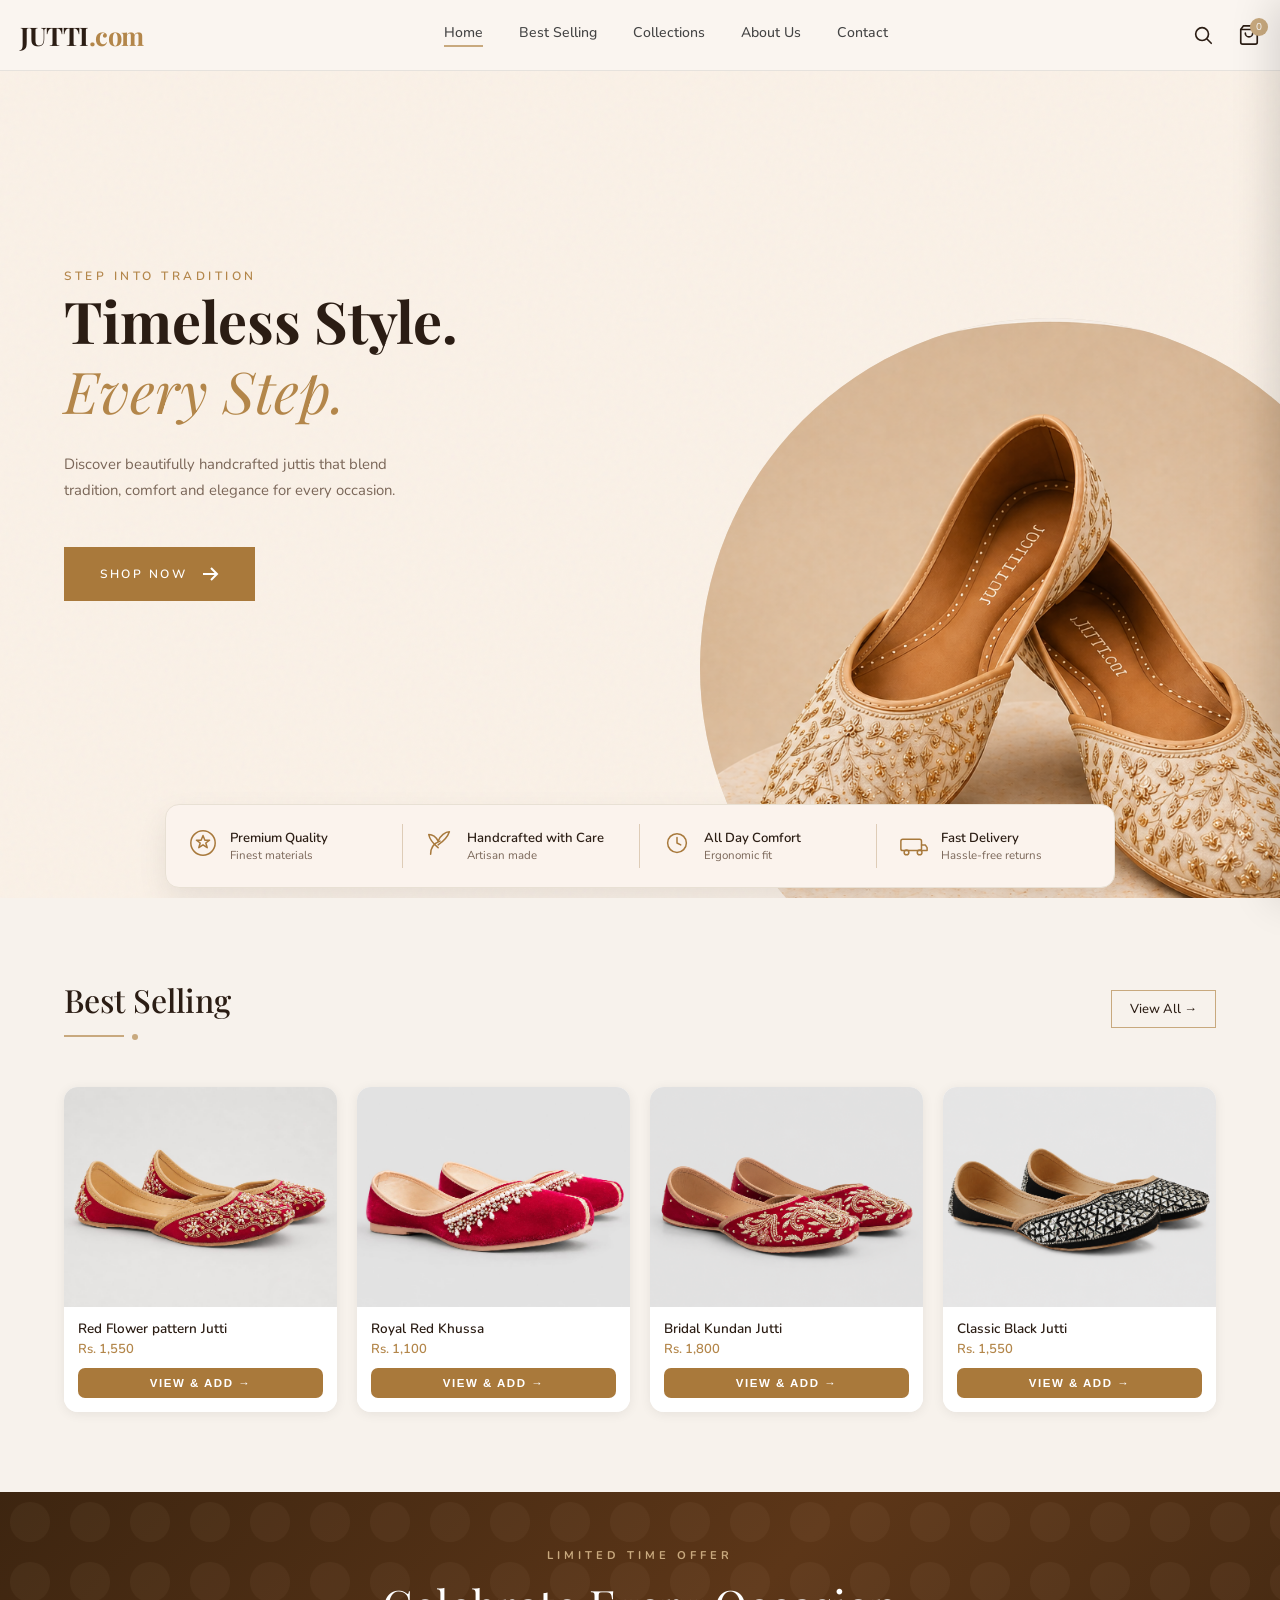
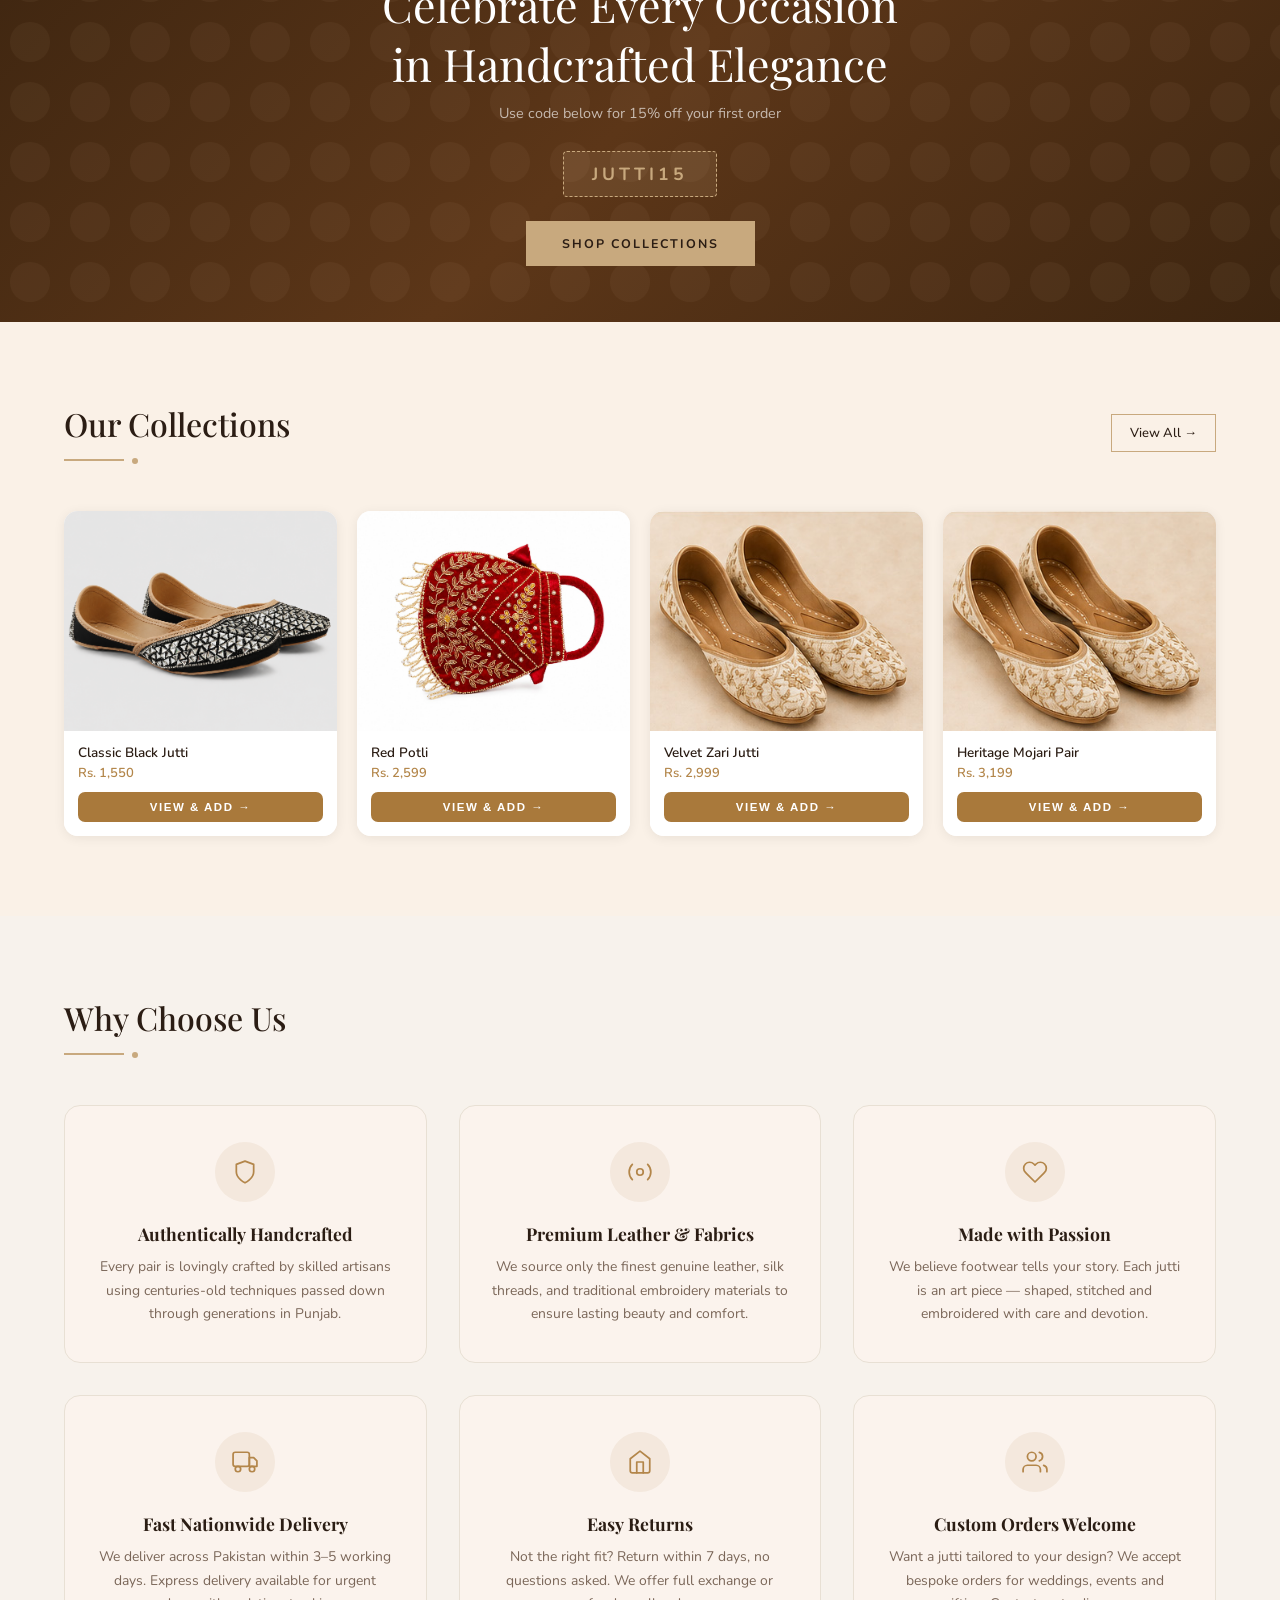
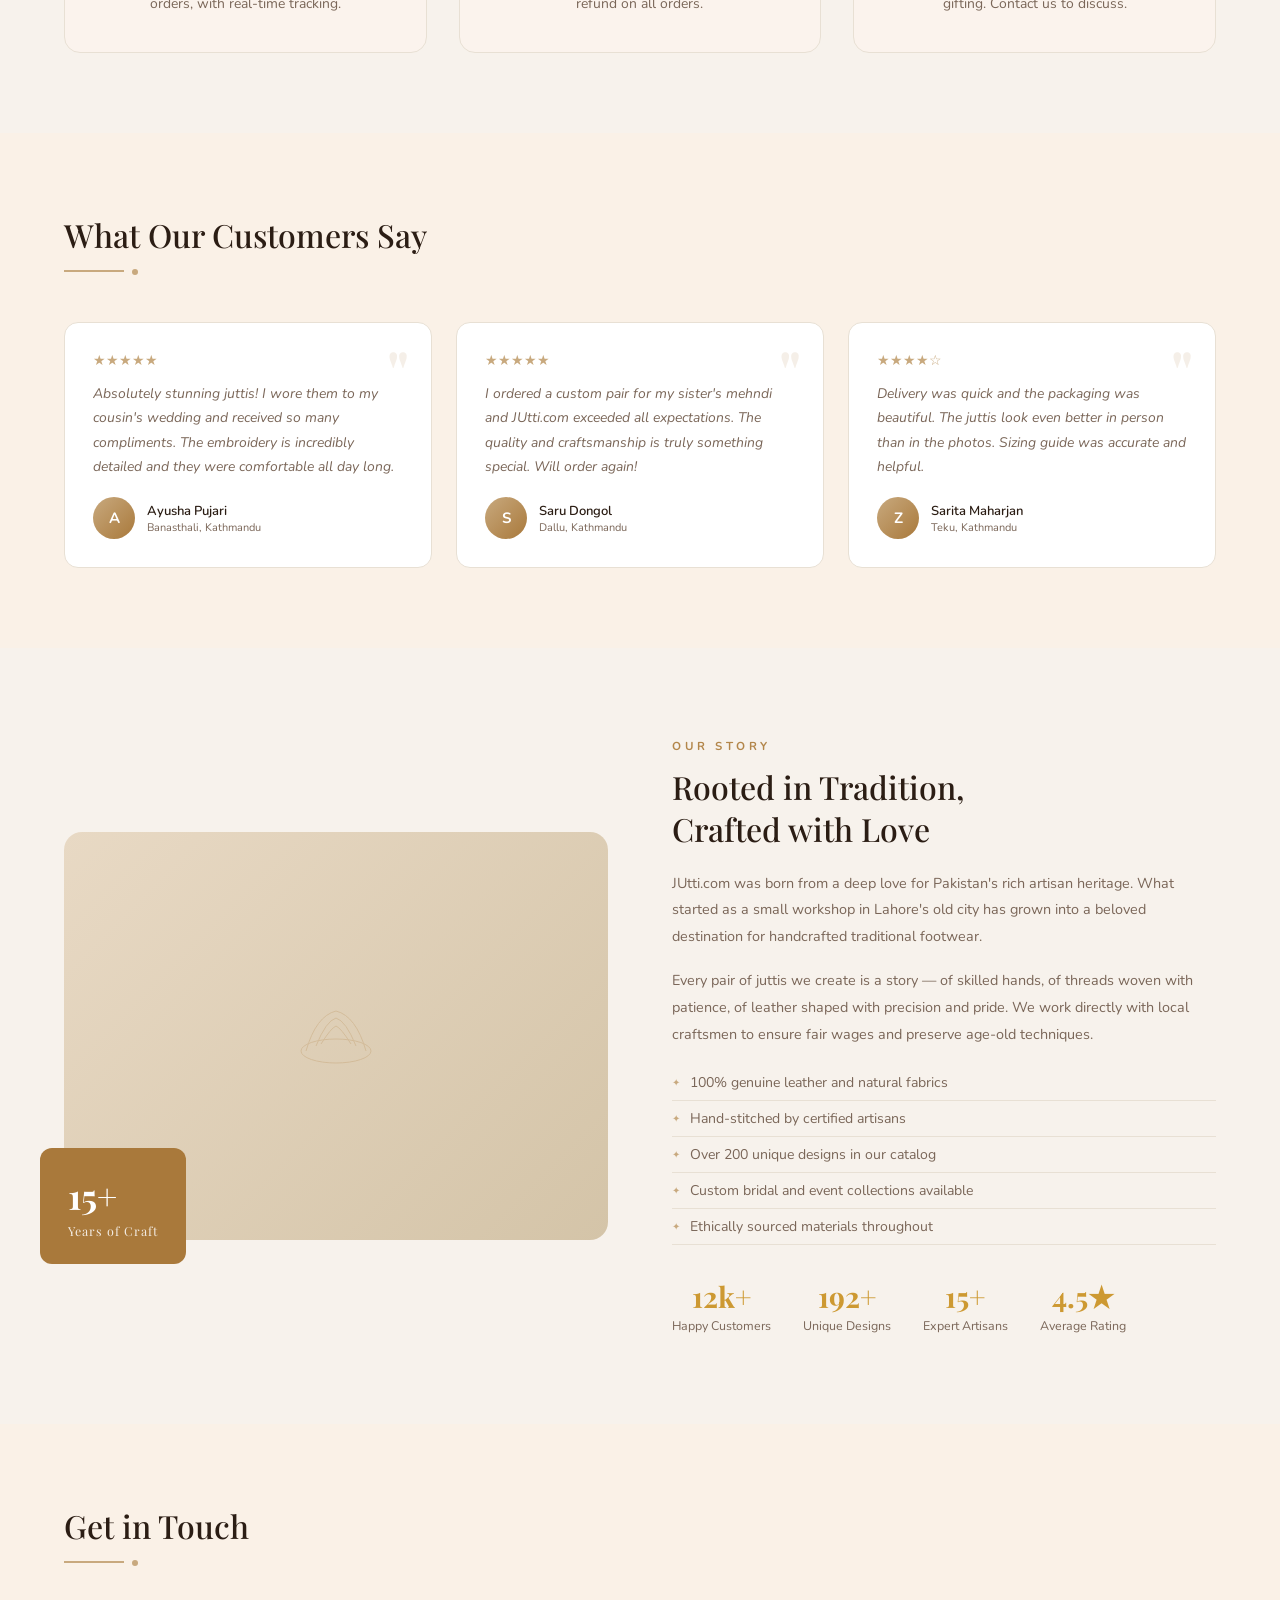
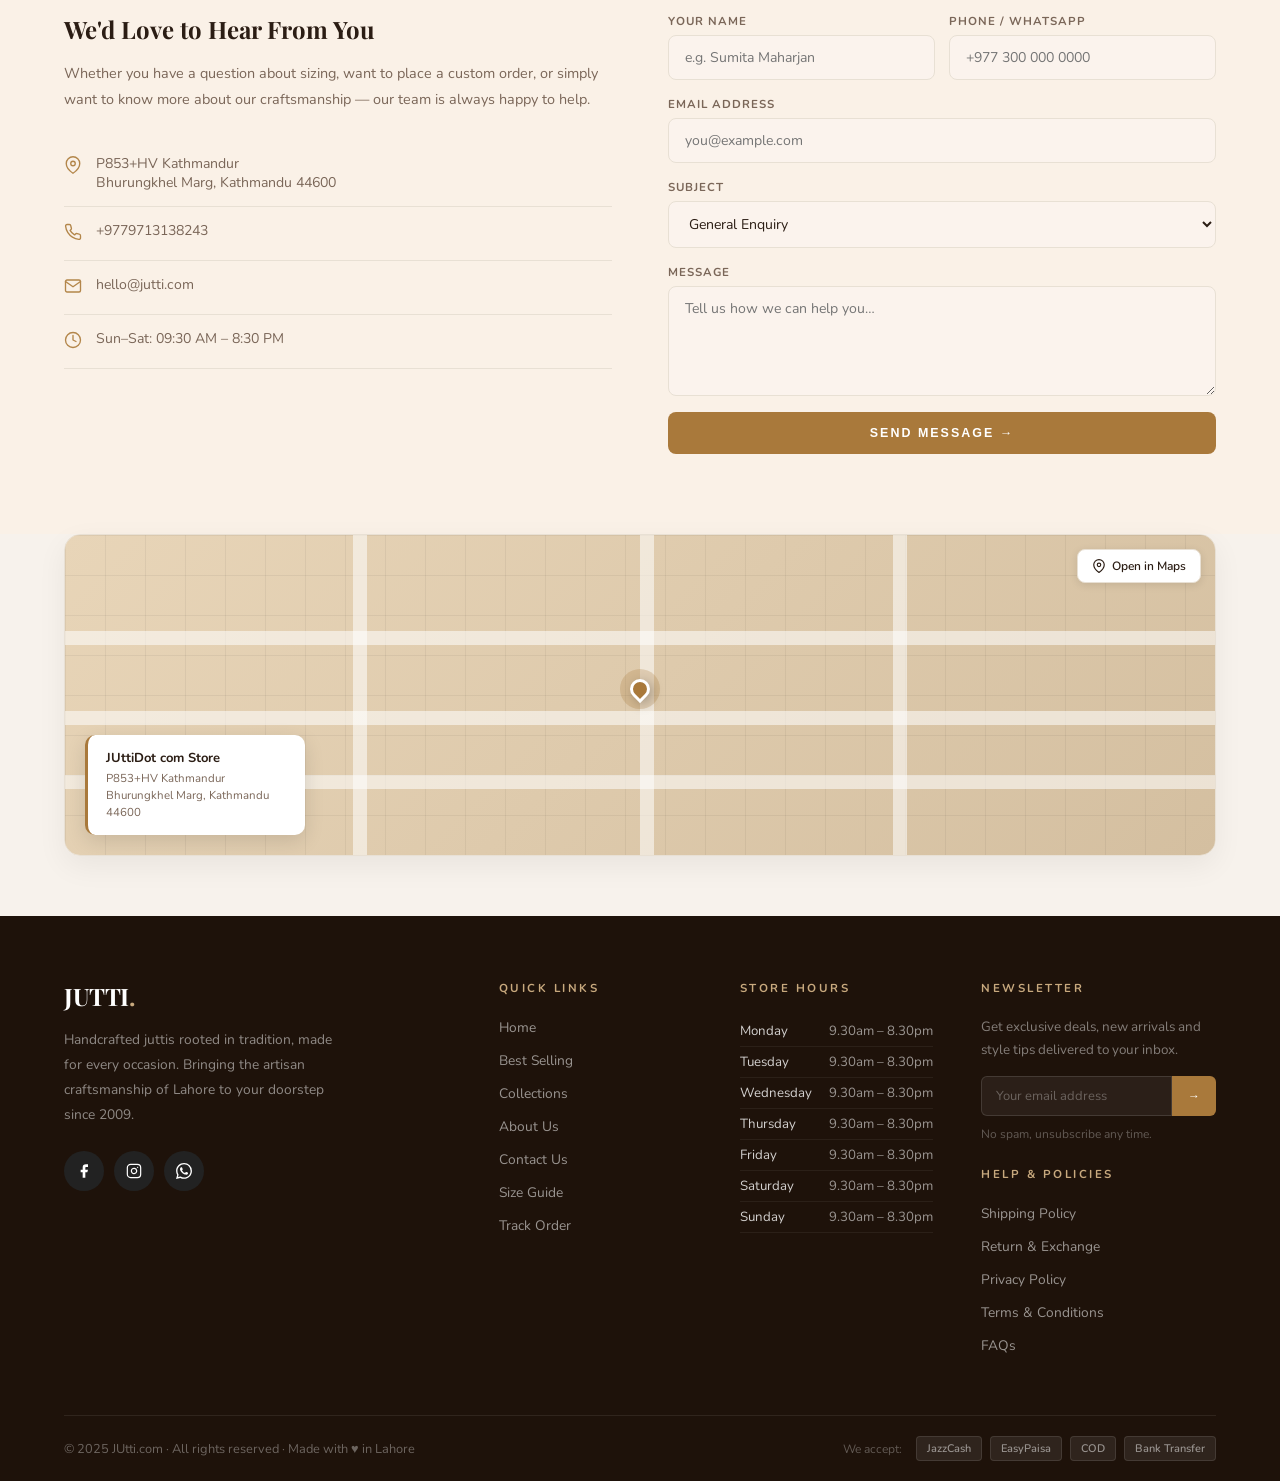
==== commit 907c7d50: "Update index.html" ====
--- a/index.html
+++ b/index.html
@@ -411,7 +411,11 @@
     <div class="about-grid">
       <div class="about-img-wrap">
         <div class="about-img-placeholder">
-          <img src="image/demo.png" alt="About JUtti.com – Handcrafted Footwear" class="about-img" onerror="this.style.display='none'">
+          <svg width="100" height="100" fill="none" stroke="#c8a97e" stroke-width="1" viewBox="0 0 100 100" opacity="0.5">
+            <ellipse cx="50" cy="65" rx="35" ry="12"/><path d="M20 65 Q30 30 50 25 Q70 30 80 65"/>
+            <path d="M30 60 Q40 35 50 32 Q60 35 70 60"/>
+            <path d="M35 58 Q45 42 50 40 Q55 42 65 58"/>
+          </svg>
         </div>
         <div class="about-accent-box">
           <span class="num">15+</span>
@@ -733,4 +737,4 @@
 <script src="js/script.js"></script>
 
 </body>
-</html>+</html>
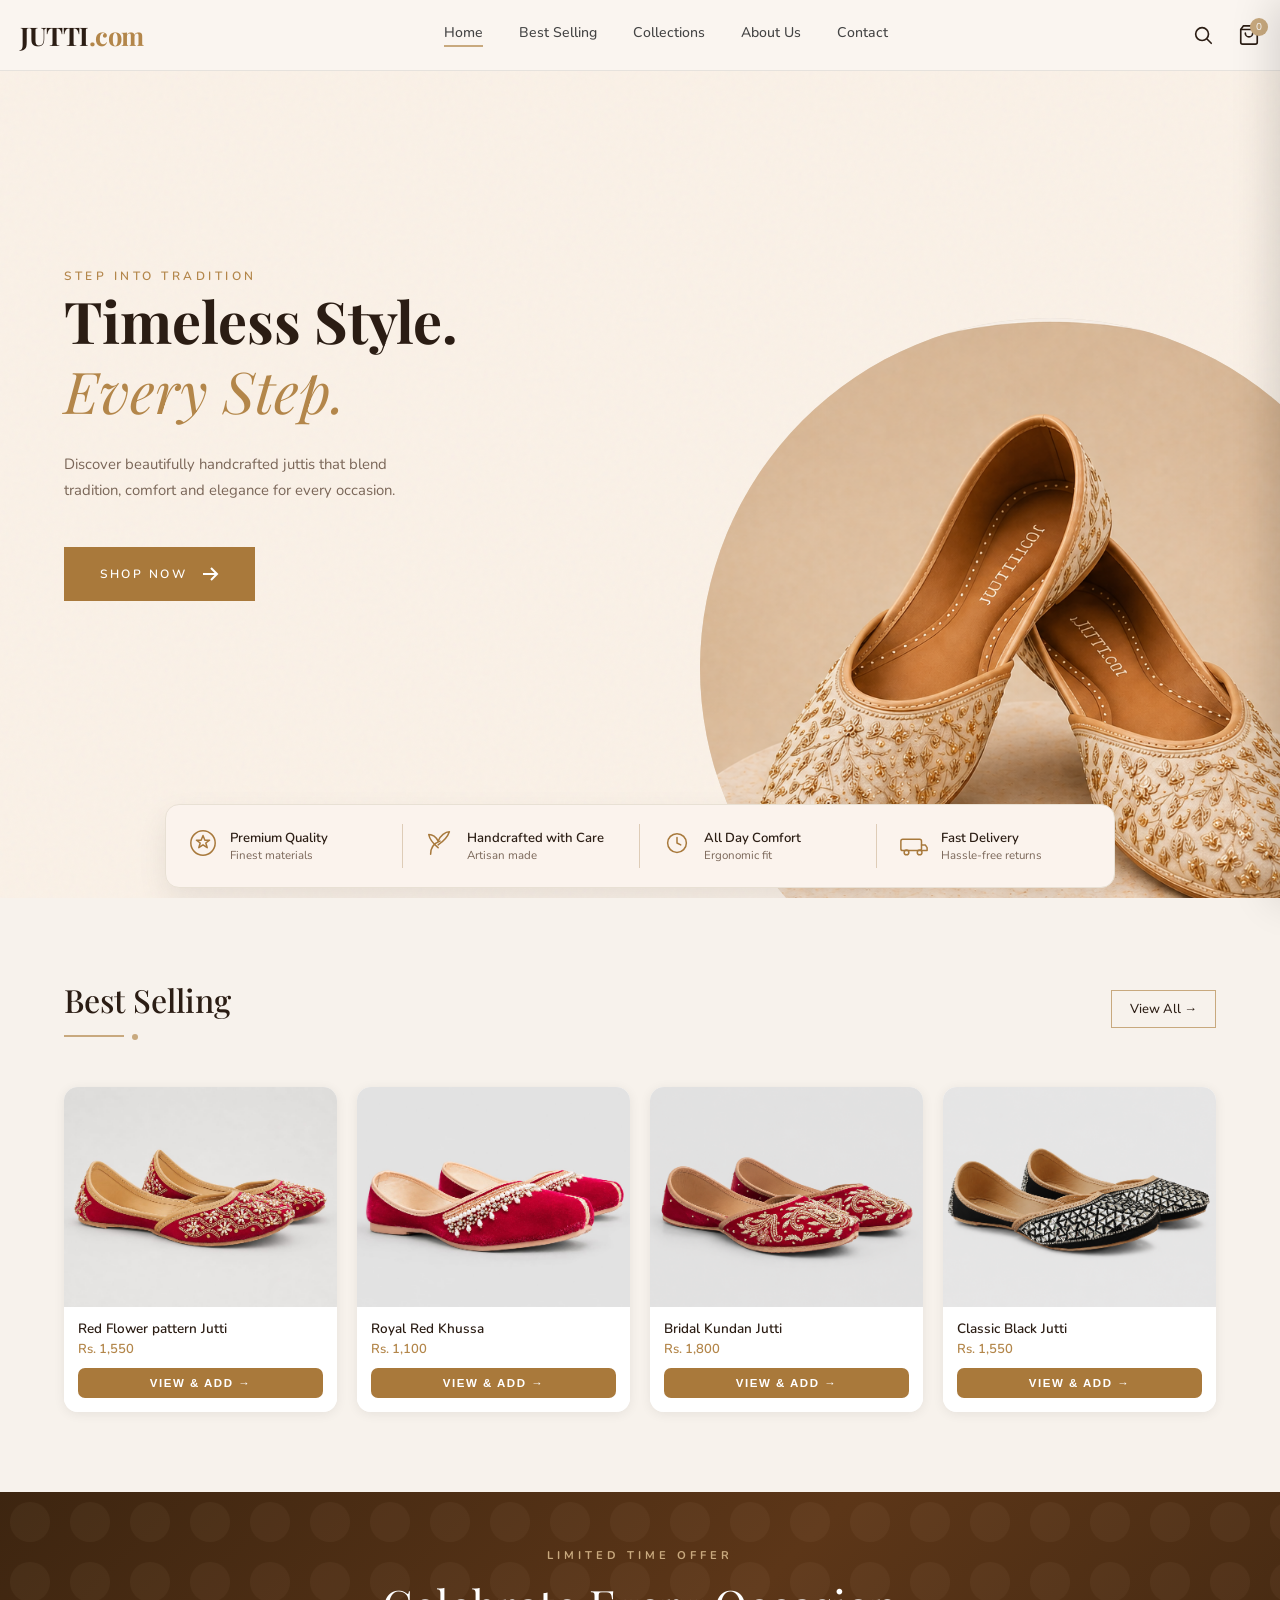
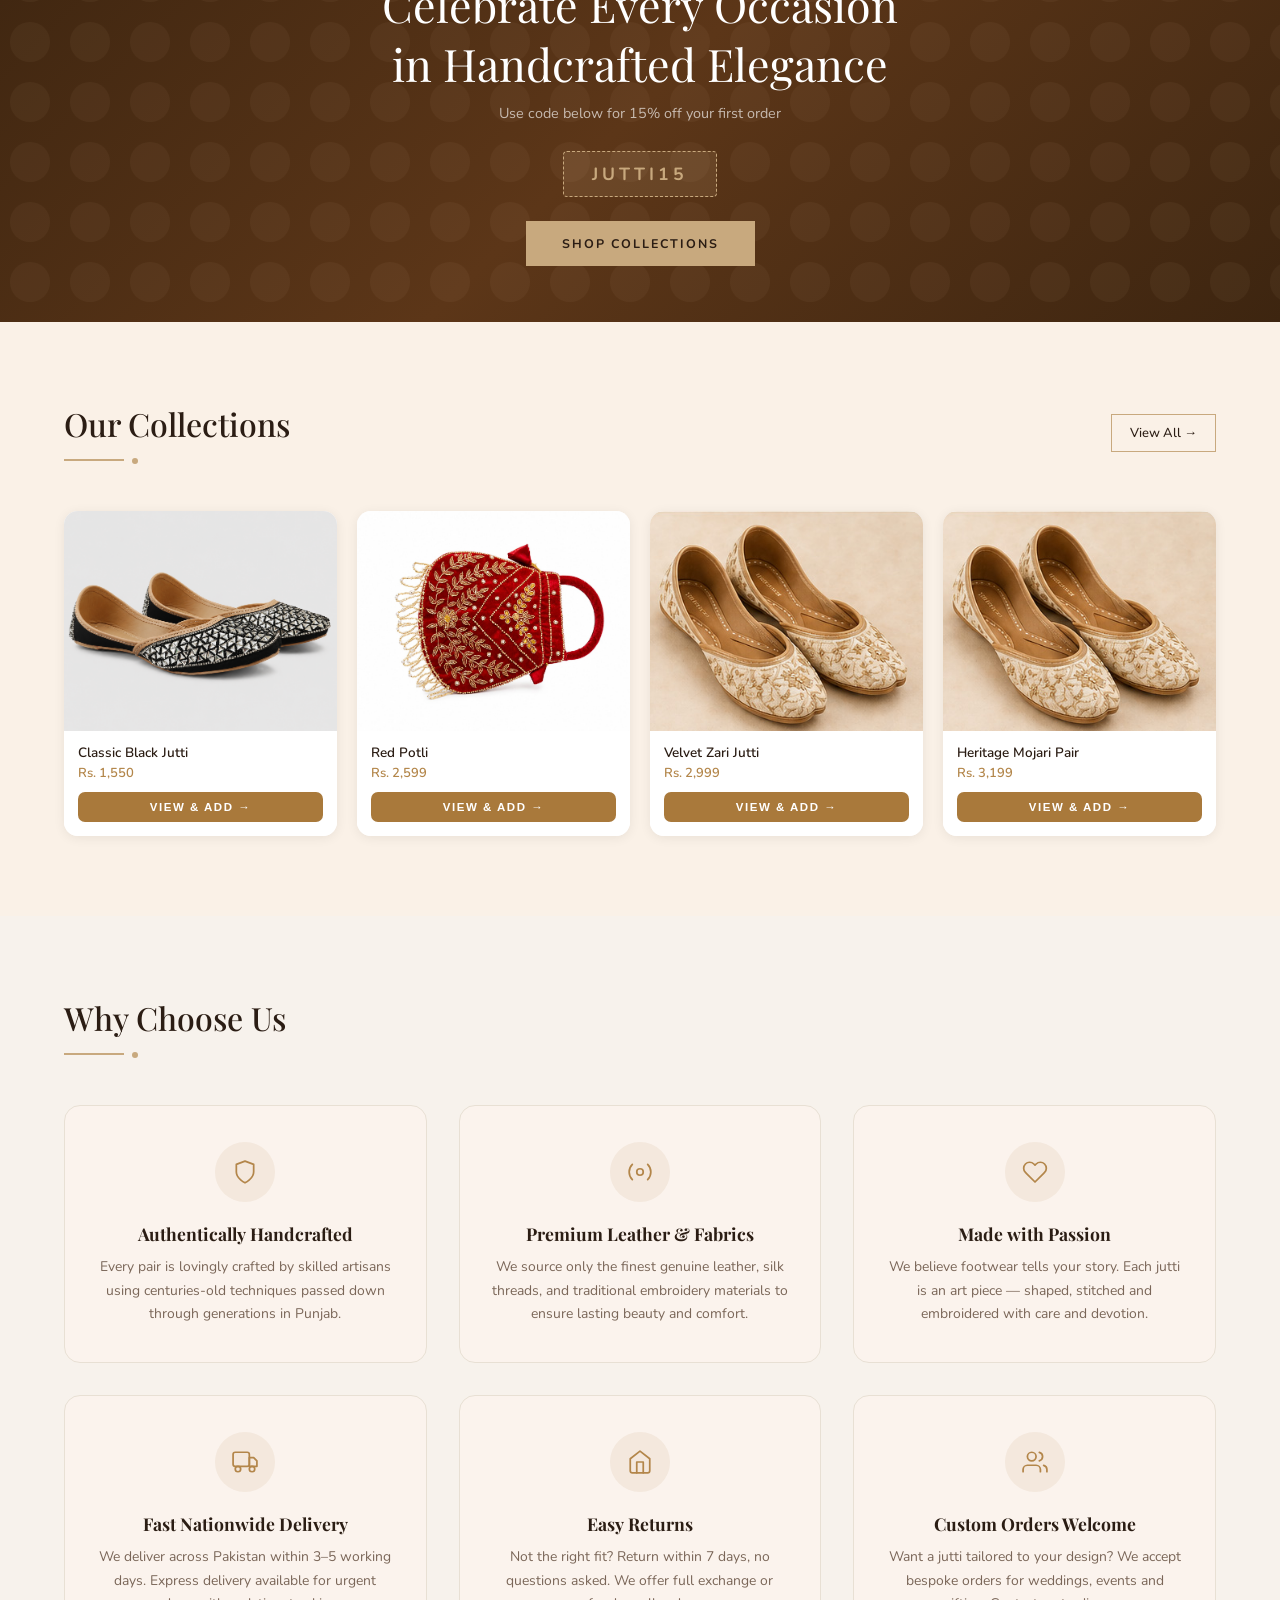
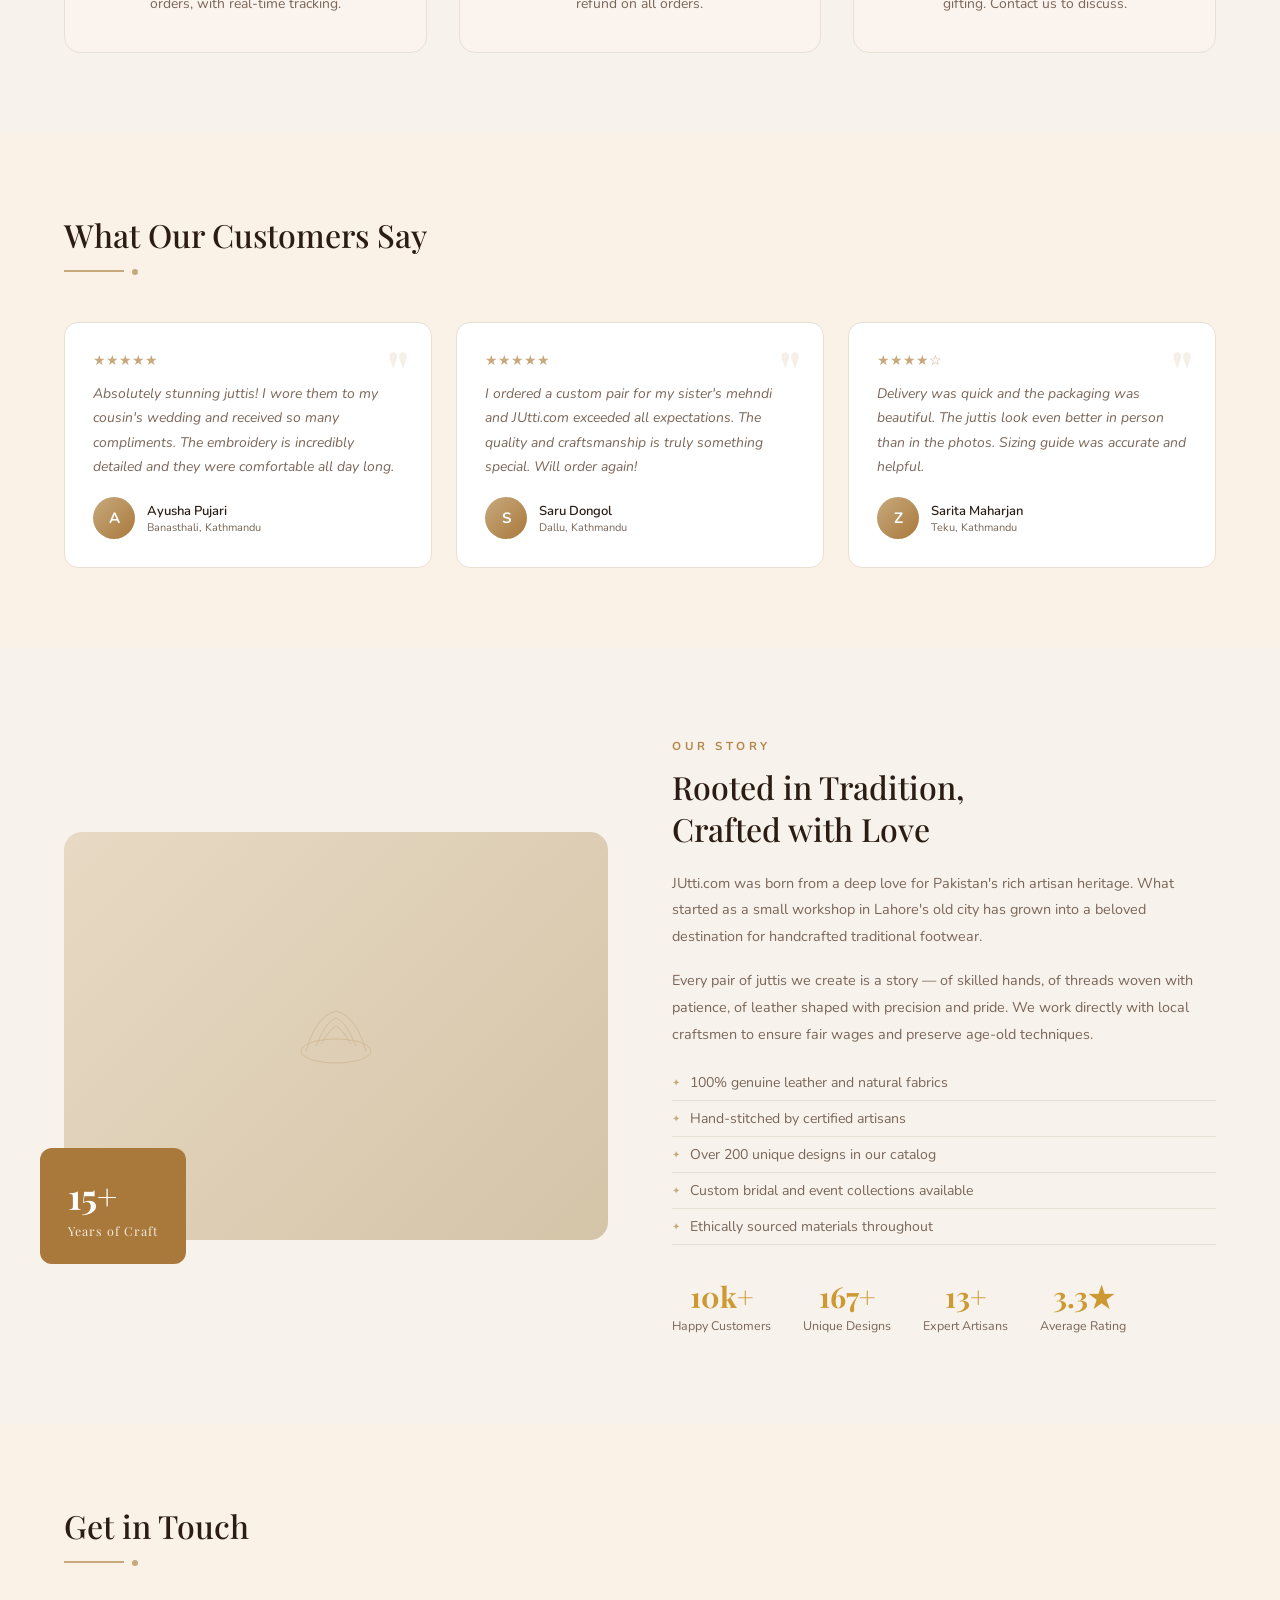
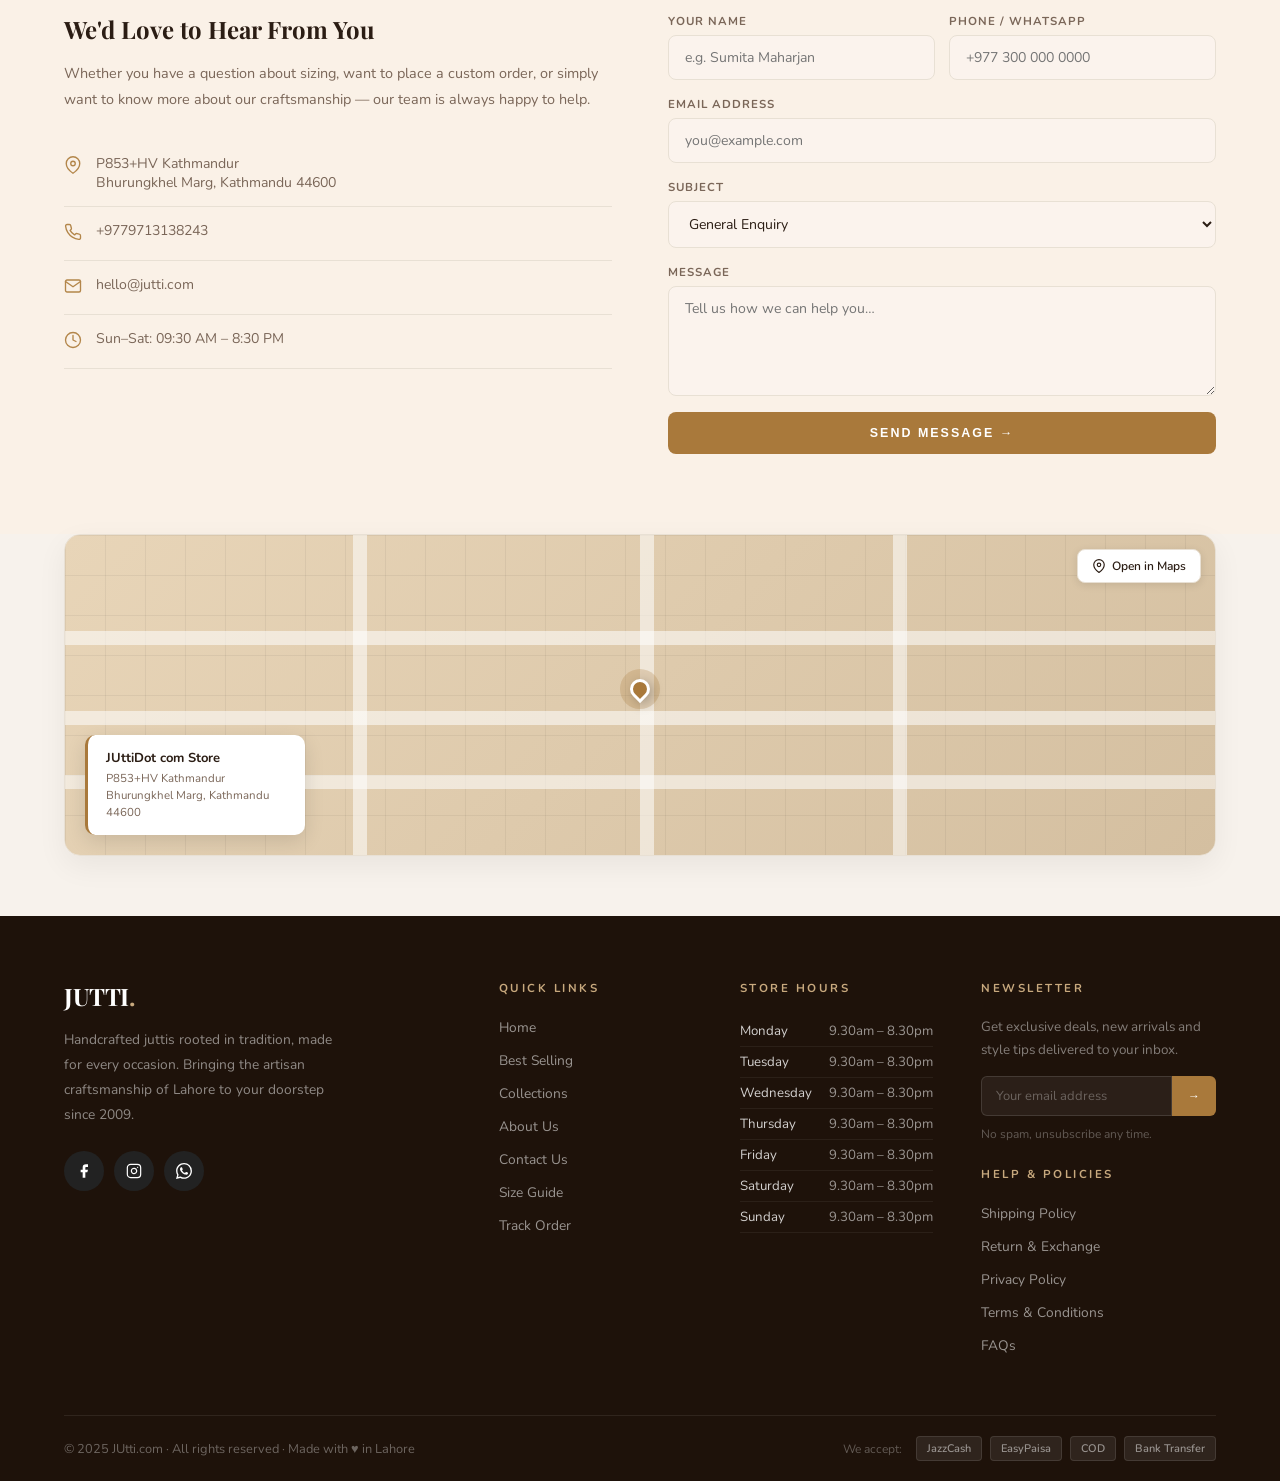
==== commit 40f3db2d: "commit" ====
--- a/index.html
+++ b/index.html
@@ -737,4 +737,4 @@
 <script src="js/script.js"></script>
 
 </body>
-</html>
+</html>
--- a/css/style.css
+++ b/css/style.css
@@ -605,10 +605,6 @@
   background: linear-gradient(135deg, #e8d9c4, #d4c4a8);
   display: flex; align-items: center; justify-content: center;
   overflow: hidden;
-}
-.about-img-placeholder .about-img {
-  width: 100%; height: 100%; object-fit: cover;
-  display: block; border-radius: 18px;
 }
 .about-accent-box {
   position: absolute; bottom: -24px; left: -24px;
@@ -1032,44 +1028,12 @@
     opacity: 1;
     transform: none;
   }
-  .hero {
-    grid-template-columns: 1fr 1fr;
-    padding: 40px 20px 160px;
-    text-align: left;
-    align-items: center;
-    gap: 0;
-    min-height: calc(100vh - 73px);
-  }
-  .hero-content { z-index: 1; }
-  .hero-desc { max-width: 100%; margin-left: 0; margin-right: 0; }
-  .hero-visual {
-    display: flex;
-    justify-content: flex-end;
-    align-items: center;
-    position: relative;
-    overflow: visible;
-  }
-  .circle-bg {
-    position: absolute;
-    right: -40px;
-    bottom: -80px;
-    width: clamp(220px, 48vw, 380px);
-    height: clamp(220px, 48vw, 380px);
-  }
-  .hero-shoe-img {
-    width: 110%; height: 110%;
-    object-fit: cover;
-    object-position: center 25%;
-    transform: translateX(-30px);
-  }
+  .hero { grid-template-columns: 1fr; padding: 40px 24px 120px; text-align: center; }
+  .hero-desc { max-width: 100%; margin-left: auto; margin-right: auto; }
+  .hero-visual { display: none; }
   .trust-bar {
-    position: absolute;
-    bottom: 10px;
-    left: 50%;
-    transform: translateX(-50%);
-    width: 92%;
-    flex-wrap: wrap;
-    border-radius: 10px;
+    position: relative; bottom: auto; left: auto; transform: none;
+    width: 100%; flex-wrap: wrap; border-radius: 10px; margin-top: 40px;
   }
   .trust-item { min-width: 50%; }
   .about-grid, .contact-grid { grid-template-columns: 1fr; }
@@ -1080,30 +1044,6 @@
 }
 @media (max-width: 992px) {
   .collection-grid { grid-template-columns: repeat(2,1fr); }
-}
-@media (max-width: 480px) {
-  .hero {
-    grid-template-columns: 1fr 1fr;
-    padding: 28px 16px 170px;
-    gap: 0;
-  }
-  .circle-bg {
-    right: -30px;
-    bottom: -70px;
-    width: clamp(170px, 46vw, 240px);
-    height: clamp(170px, 46vw, 240px);
-  }
-  .hero-shoe-img { transform: translateX(-18px); }
-  .hero-title { font-size: clamp(1.6rem, 6vw, 2.4rem); }
-  .hero-title-accent { font-size: clamp(1.6rem, 6vw, 2.4rem); }
-  .trust-bar {
-    bottom: 8px;
-    width: 95%;
-  }
-  .trust-item { padding: 12px 14px; min-width: 50%; }
-  .trust-label { font-size: 0.72rem; }
-  .trust-label span { font-size: 0.64rem; }
-  .trust-icon svg { width: 22px; height: 22px; }
 }
 @media (max-width: 576px) {
   .collection-grid { grid-template-columns: 1fr; }
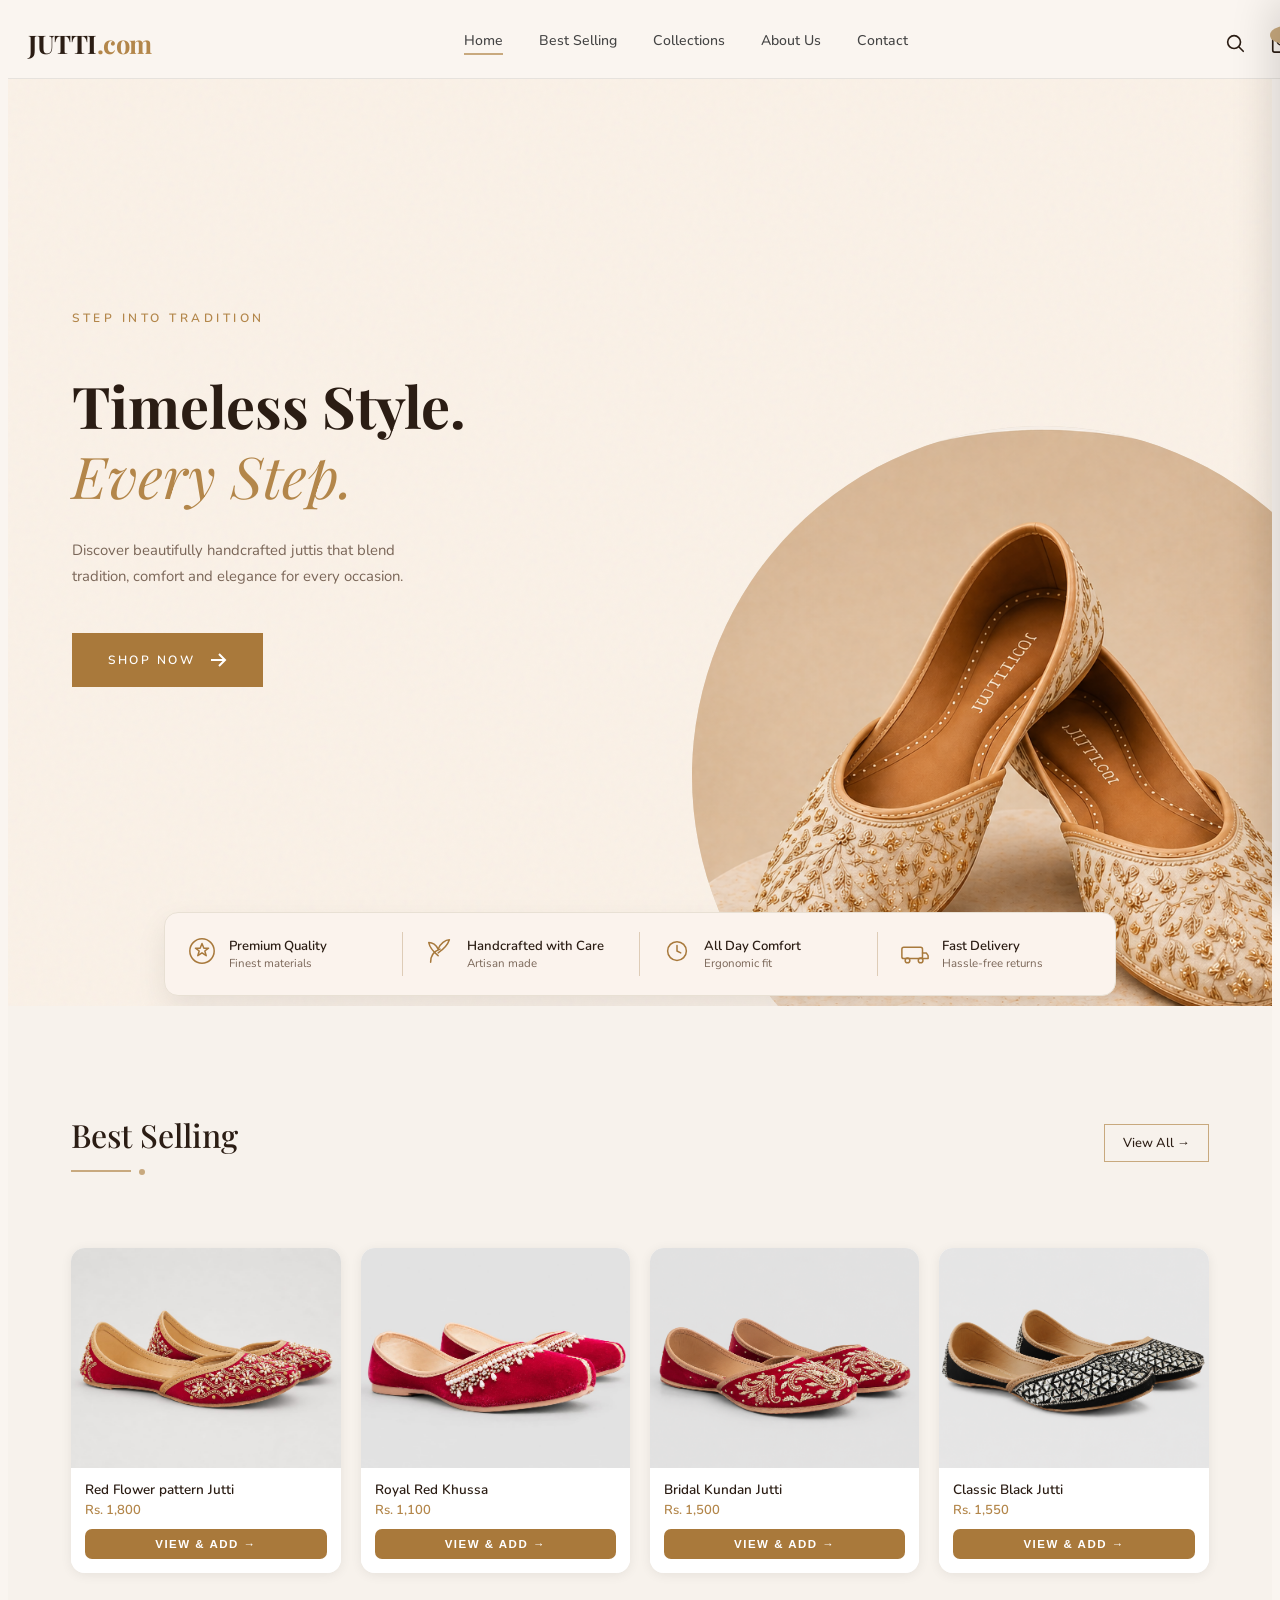
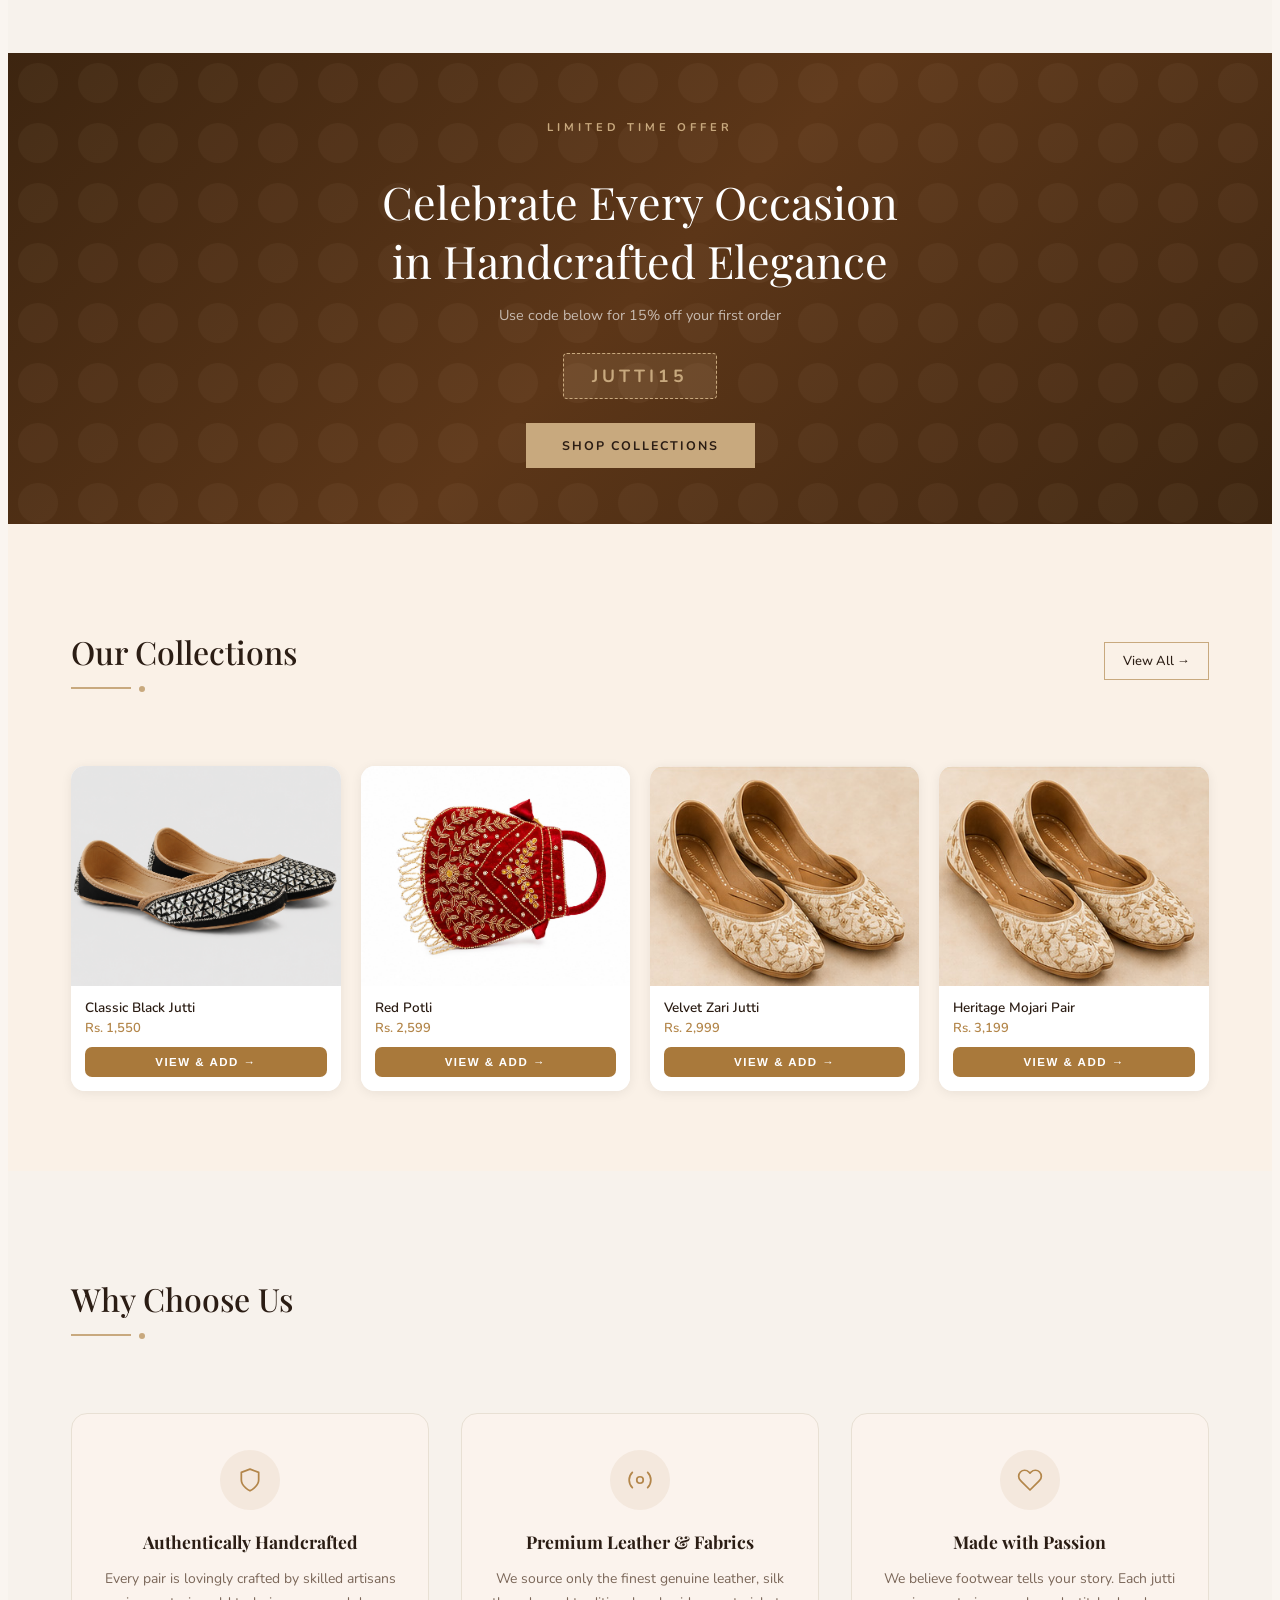
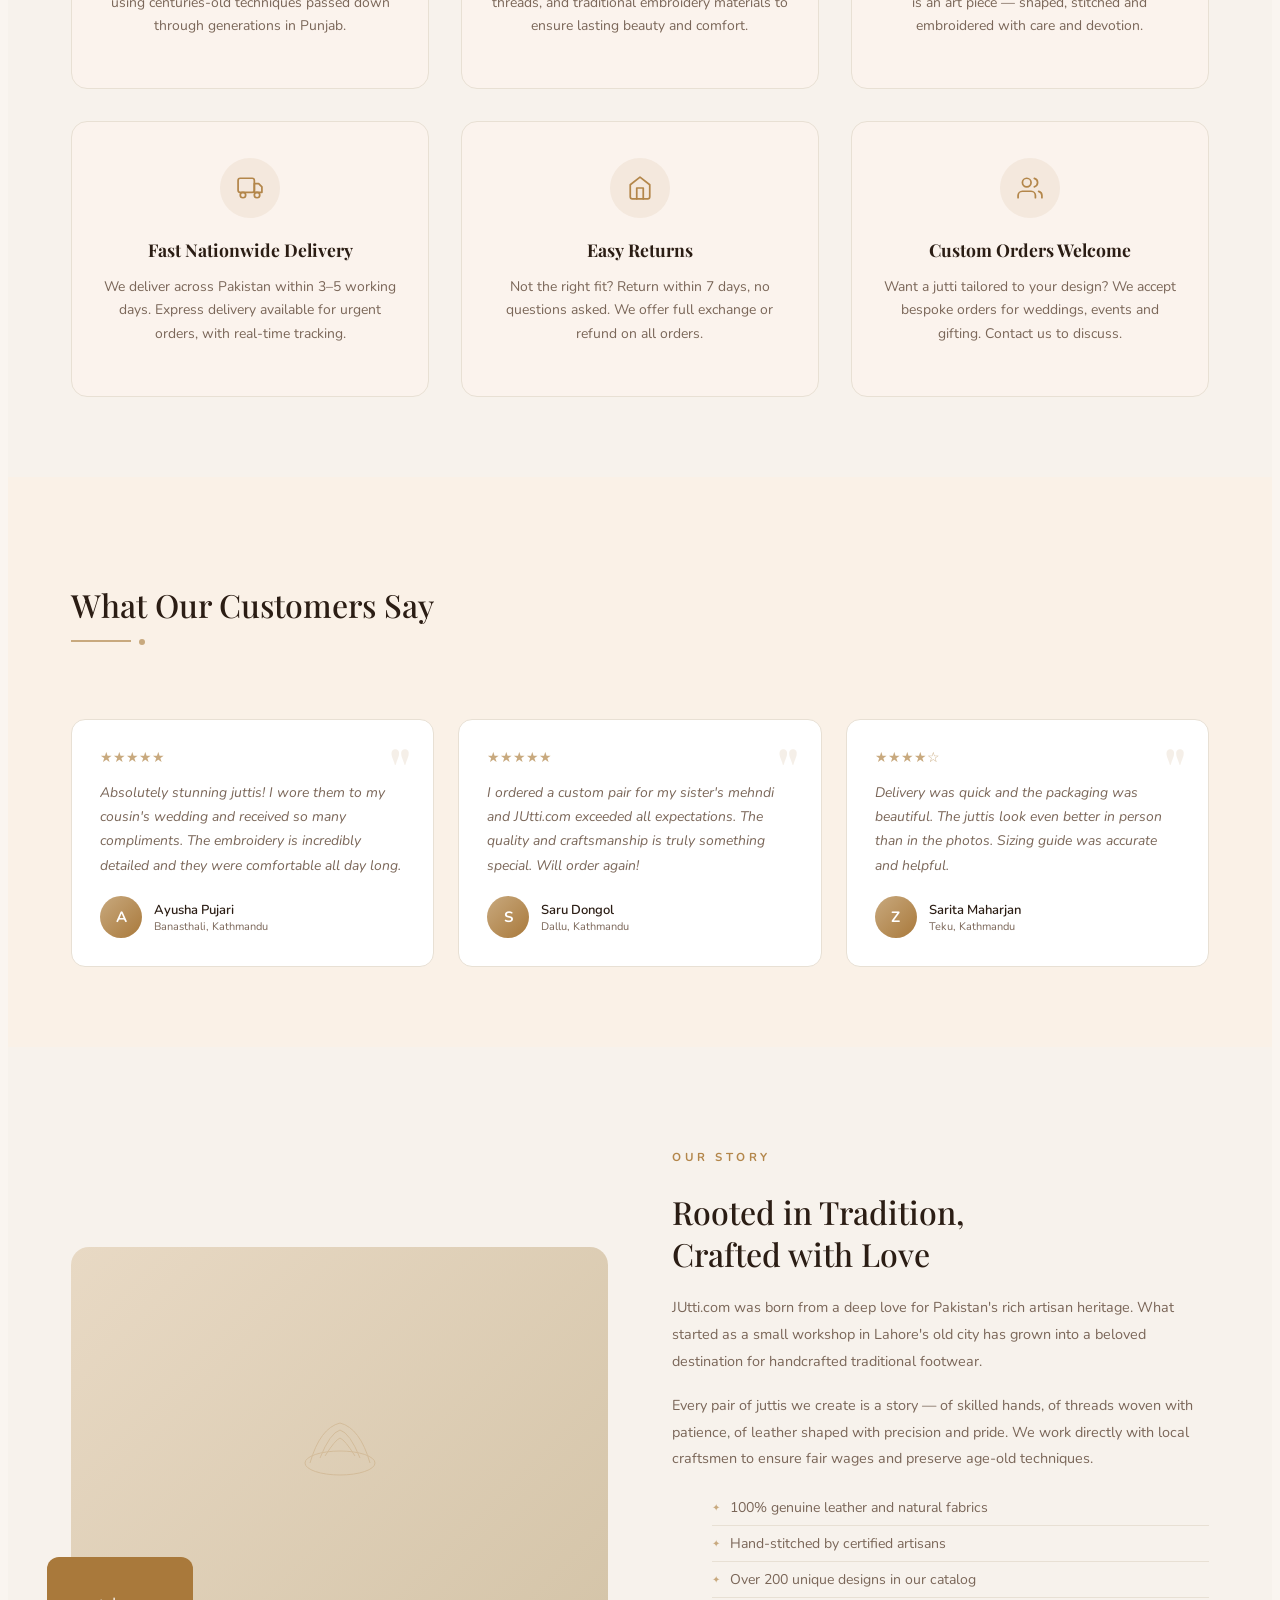
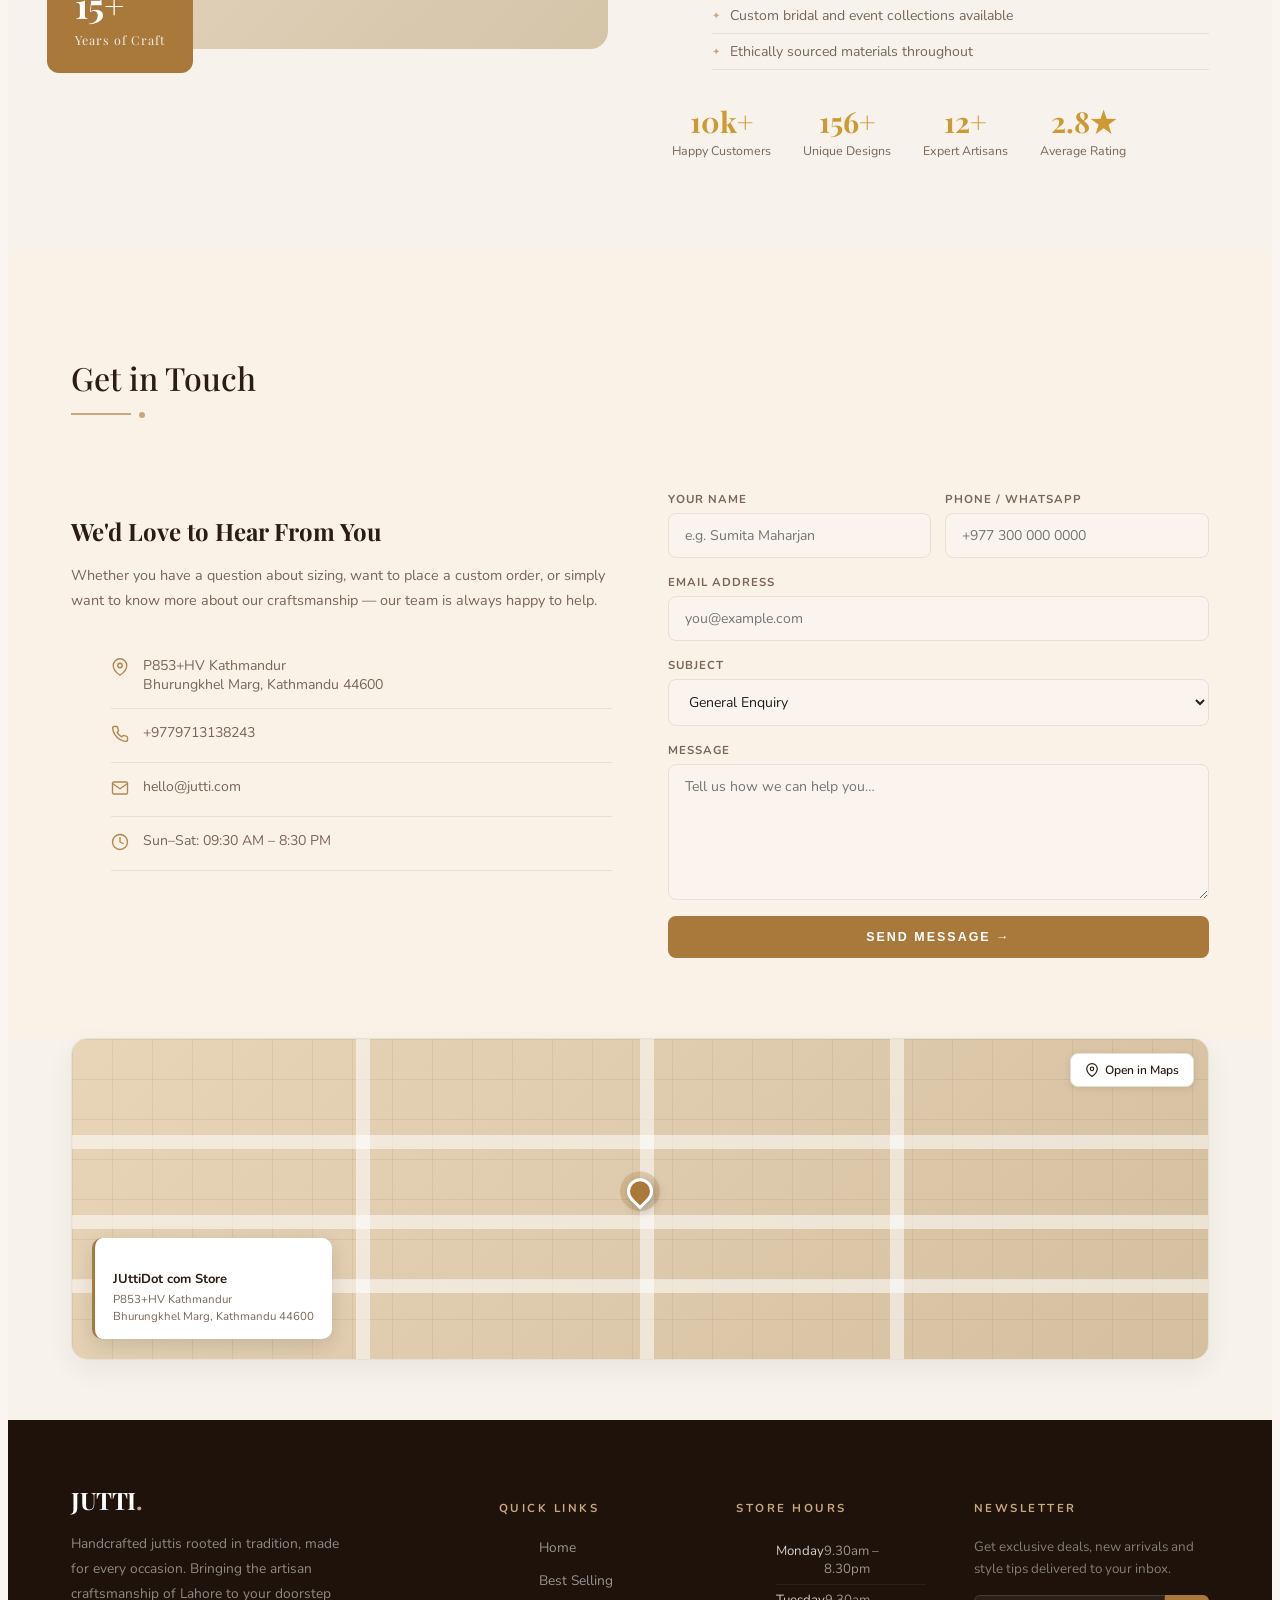
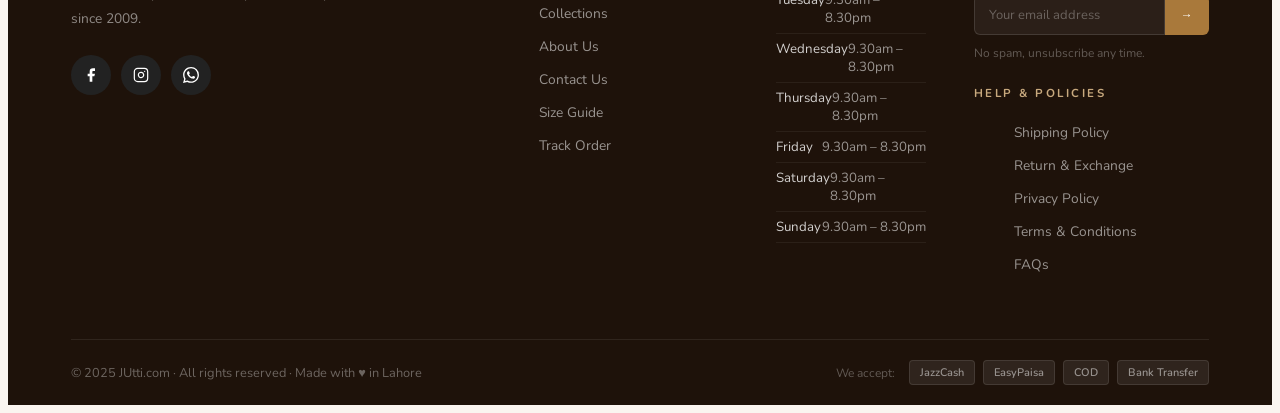
==== commit 03262597: "commit" ====
--- a/index.html
+++ b/index.html
@@ -161,7 +161,7 @@
           onerror="this.src='image/display.jpg'">
         <div class="card-body">
           <p class="card-name">Red Flower pattern Jutti</p>
-          <p class="card-price">Rs. 1,550</p>
+          <p class="card-price">Rs. 1,800</p>
           <button class="add-btn" onclick="event.stopPropagation(); openModal(0)">View & Add →</button>
         </div>
       </div>
@@ -185,7 +185,7 @@
           onerror="this.src='image/display.jpg'">
         <div class="card-body">
           <p class="card-name">Bridal Kundan Jutti</p>
-          <p class="card-price">Rs. 1,800</p>
+          <p class="card-price">Rs. 1,500</p>
           <button class="add-btn" onclick="event.stopPropagation(); openModal(2)">View & Add →</button>
         </div>
       </div>
@@ -737,4 +737,4 @@
 <script src="js/script.js"></script>
 
 </body>
-</html>+</html>
--- a/css/style.css
+++ b/css/style.css
@@ -1,3 +1,4 @@
+<<<<<<< HEAD
 /* ══════════════════════════════════════
    JUTTI.COM — style.css
 ══════════════════════════════════════ */
@@ -1452,4 +1453,4 @@
       border-radius: 30px; font-size: 13px; font-weight: 500;
       opacity: 0; pointer-events: none;
       transition: opacity 0.3s, transform 0.3s; z-index: 9999; white-space: nowrap;
-      };+      };
